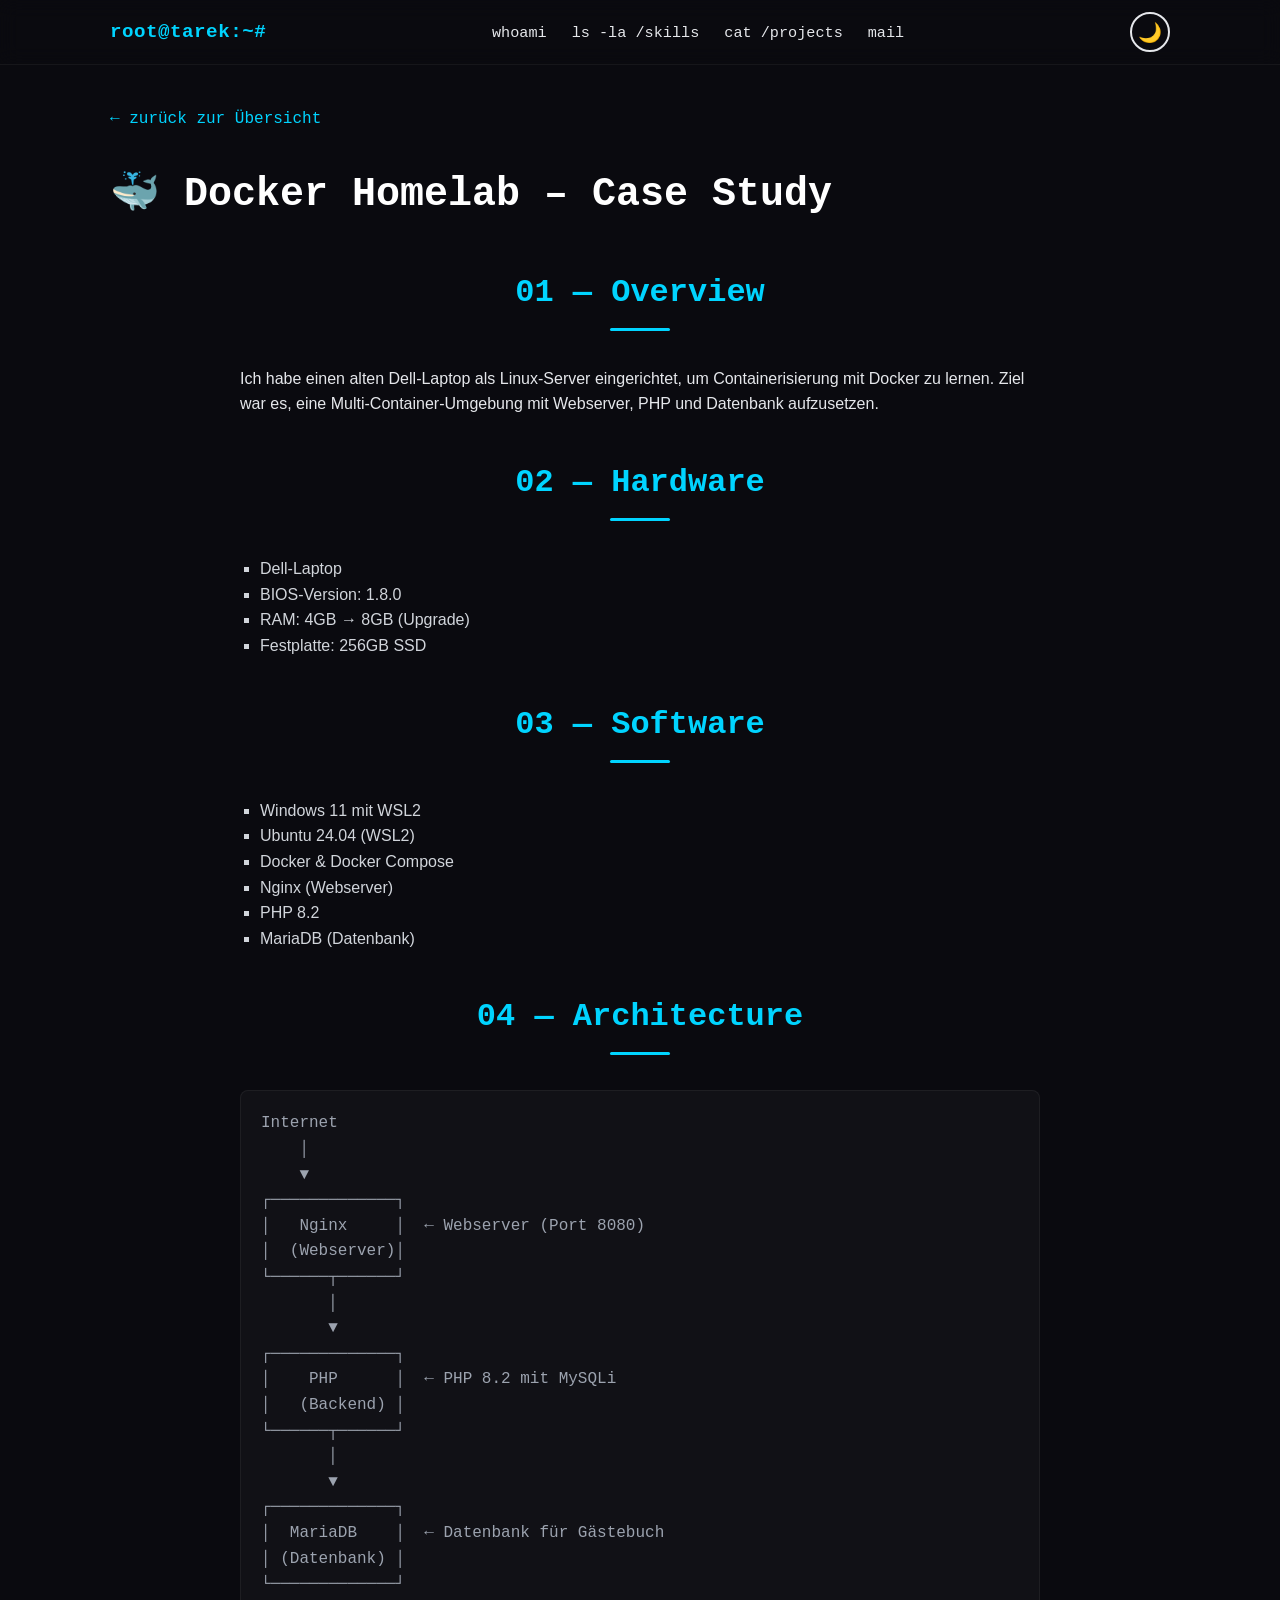
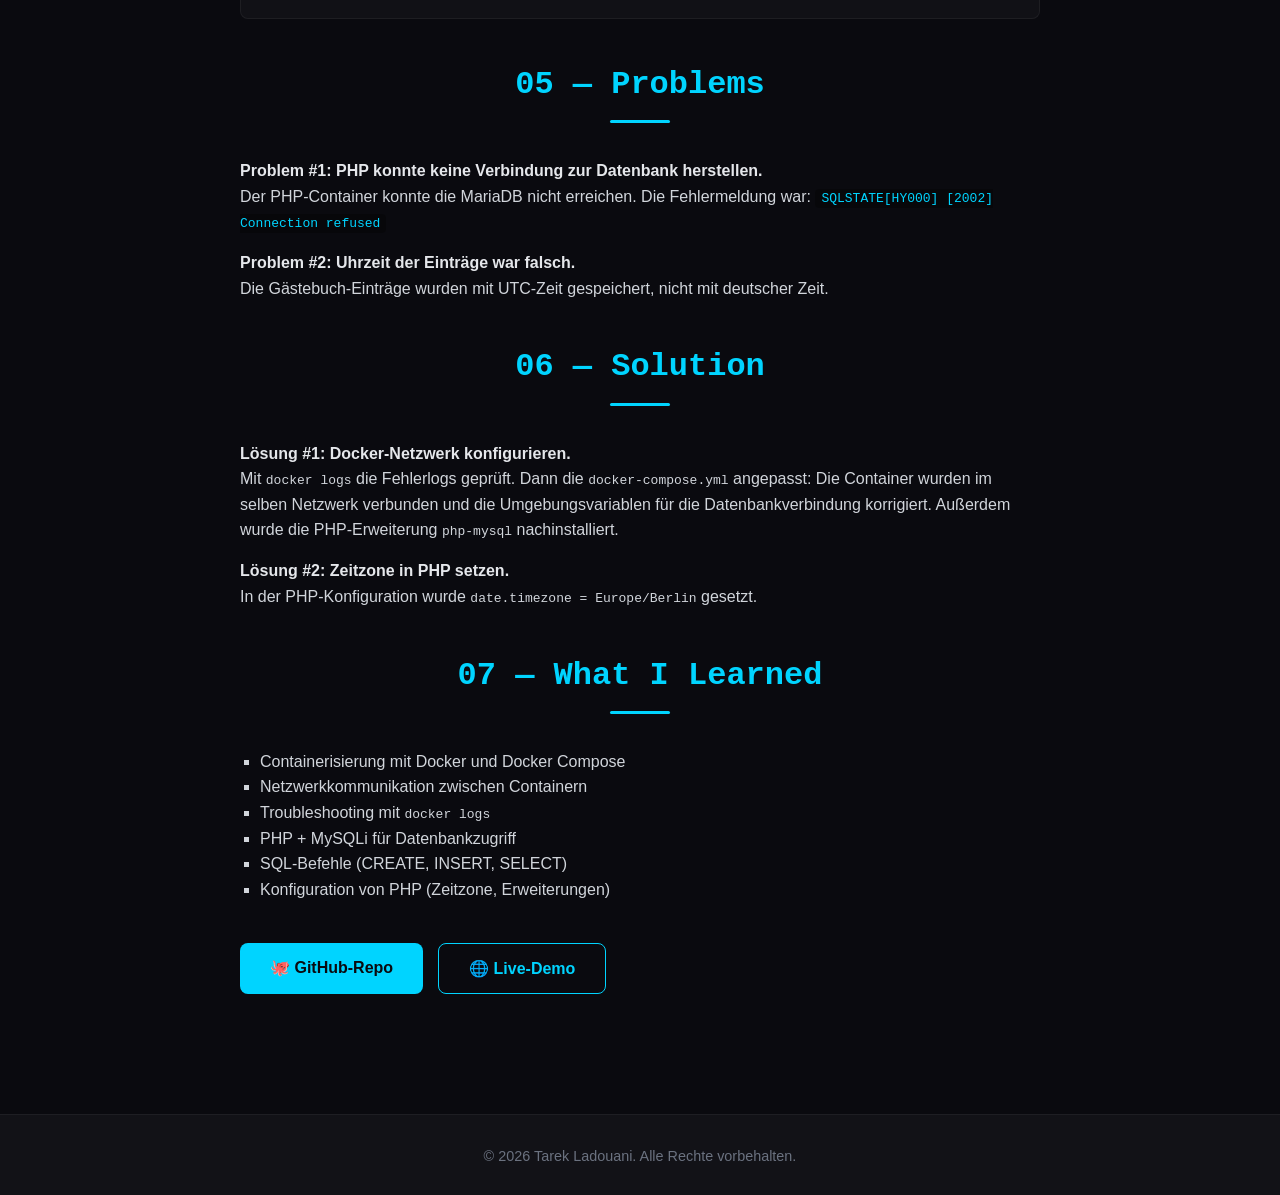
==== projects/docker.html @ acb9af88 "Create docker.html" ====
<!DOCTYPE html>
<html lang="de">
<head>
    <meta charset="UTF-8" />
    <meta name="viewport" content="width=device-width, initial-scale=1.0" />
    <title>Docker Homelab – Tarek Ladouani</title>
    <link rel="stylesheet" href="../style.css" />
</head>
<body>

    <!-- Navigation -->
    <nav>
        <div class="container">
            <h1 class="logo">root@tarek:~#</h1>
            <ul class="nav-links">
                <li><a href="../index.html#about">whoami</a></li>
                <li><a href="../index.html#skills">ls -la /skills</a></li>
                <li><a href="../index.html#projects">cat /projects</a></li>
                <li><a href="../index.html#contact">mail</a></li>
            </ul>
            <button id="theme-toggle" aria-label="Dark Mode umschalten">🌙</button>
        </div>
    </nav>

    <!-- Projekt-Detail -->
    <section style="padding-top:40px;">
        <div class="container">

            <!-- Back-Button -->
            <a href="../index.html#projects" style="color:var(--primary); text-decoration:none; font-family:'JetBrains Mono',monospace;">
                ← zurück zur Übersicht
            </a>

            <h1 style="font-family:'JetBrains Mono',monospace; color:#ffffff; margin-top:30px; font-size:2.5rem;">
                🐳 Docker Homelab – Case Study
            </h1>

            <div style="max-width:800px; margin:0 auto;">

                <!-- 01 – Overview -->
                <h2 style="font-family:'JetBrains Mono',monospace; color:var(--primary); margin-top:40px;">01 — Overview</h2>
                <p>
                    Ich habe einen alten Dell-Laptop als Linux-Server eingerichtet, um Containerisierung mit Docker zu lernen.
                    Ziel war es, eine Multi-Container-Umgebung mit Webserver, PHP und Datenbank aufzusetzen.
                </p>

                <!-- 02 – Hardware -->
                <h2 style="font-family:'JetBrains Mono',monospace; color:var(--primary); margin-top:40px;">02 — Hardware</h2>
                <ul style="color:#d1d5db; list-style:square; padding-left:20px;">
                    <li>Dell-Laptop</li>
                    <li>BIOS-Version: 1.8.0</li>
                    <li>RAM: 4GB → 8GB (Upgrade)</li>
                    <li>Festplatte: 256GB SSD</li>
                </ul>

                <!-- 03 – Software -->
                <h2 style="font-family:'JetBrains Mono',monospace; color:var(--primary); margin-top:40px;">03 — Software</h2>
                <ul style="color:#d1d5db; list-style:square; padding-left:20px;">
                    <li>Windows 11 mit WSL2</li>
                    <li>Ubuntu 24.04 (WSL2)</li>
                    <li>Docker &amp; Docker Compose</li>
                    <li>Nginx (Webserver)</li>
                    <li>PHP 8.2</li>
                    <li>MariaDB (Datenbank)</li>
                </ul>

                <!-- 04 – Architecture -->
                <h2 style="font-family:'JetBrains Mono',monospace; color:var(--primary); margin-top:40px;">04 — Architecture</h2>
                <pre style="background:var(--card-bg); border:1px solid var(--card-border); border-radius:8px; padding:20px; color:#9ca3af; font-family:'JetBrains Mono',monospace; overflow-x:auto;">
Internet
    │
    ▼
┌─────────────┐
│   Nginx     │  ← Webserver (Port 8080)
│  (Webserver)│
└──────┬──────┘
       │
       ▼
┌─────────────┐
│    PHP      │  ← PHP 8.2 mit MySQLi
│   (Backend) │
└──────┬──────┘
       │
       ▼
┌─────────────┐
│  MariaDB    │  ← Datenbank für Gästebuch
│ (Datenbank) │
└─────────────┘</pre>

                <!-- 05 – Problems -->
                <h2 style="font-family:'JetBrains Mono',monospace; color:var(--primary); margin-top:40px;">05 — Problems</h2>
                <p><strong>Problem #1: PHP konnte keine Verbindung zur Datenbank herstellen.</strong></p>
                <p style="color:#d1d5db;">
                    Der PHP-Container konnte die MariaDB nicht erreichen. Die Fehlermeldung war:
                    <code style="background:rgba(0,0,0,0.3); padding:2px 6px; border-radius:4px; color:var(--primary);">
                        SQLSTATE[HY000] [2002] Connection refused
                    </code>
                </p>

                <p style="margin-top:15px;"><strong>Problem #2: Uhrzeit der Einträge war falsch.</strong></p>
                <p style="color:#d1d5db;">
                    Die Gästebuch-Einträge wurden mit UTC-Zeit gespeichert, nicht mit deutscher Zeit.
                </p>

                <!-- 06 – Solution -->
                <h2 style="font-family:'JetBrains Mono',monospace; color:var(--primary); margin-top:40px;">06 — Solution</h2>
                <p><strong>Lösung #1: Docker-Netzwerk konfigurieren.</strong></p>
                <p style="color:#d1d5db;">
                    Mit <code>docker logs</code> die Fehlerlogs geprüft. Dann die <code>docker-compose.yml</code> angepasst:
                    Die Container wurden im selben Netzwerk verbunden und die Umgebungsvariablen für die Datenbankverbindung korrigiert.
                    Außerdem wurde die PHP-Erweiterung <code>php-mysql</code> nachinstalliert.
                </p>

                <p style="margin-top:15px;"><strong>Lösung #2: Zeitzone in PHP setzen.</strong></p>
                <p style="color:#d1d5db;">
                    In der PHP-Konfiguration wurde <code>date.timezone = Europe/Berlin</code> gesetzt.
                </p>

                <!-- 07 – What I Learned -->
                <h2 style="font-family:'JetBrains Mono',monospace; color:var(--primary); margin-top:40px;">07 — What I Learned</h2>
                <ul style="color:#d1d5db; list-style:square; padding-left:20px;">
                    <li>Containerisierung mit Docker und Docker Compose</li>
                    <li>Netzwerkkommunikation zwischen Containern</li>
                    <li>Troubleshooting mit <code>docker logs</code></li>
                    <li>PHP + MySQLi für Datenbankzugriff</li>
                    <li>SQL-Befehle (CREATE, INSERT, SELECT)</li>
                    <li>Konfiguration von PHP (Zeitzone, Erweiterungen)</li>
                </ul>

                <!-- GitHub & Live Demo -->
                <div style="margin:40px 0; display:flex; gap:15px; flex-wrap:wrap;">
                    <a href="#" class="btn" style="background:var(--primary); color:#0a0a0f;">🐙 GitHub-Repo</a>
                    <a href="#" class="btn" style="background:transparent; border:1px solid var(--primary); color:var(--primary);">🌐 Live-Demo</a>
                </div>

            </div>

        </div>
    </section>

    <!-- Footer -->
    <footer>
        <div class="container">
            <p>&copy; 2026 Tarek Ladouani. Alle Rechte vorbehalten.</p>
        </div>
    </footer>

    <script src="../script.js"></script>
</body>
</html>
---- style.css ----
/* ---------- Grundlegendes Reset & Variablen ---------- */
* {
    margin: 0;
    padding: 0;
    box-sizing: border-box;
}

:root {
    --bg: #0a0a0f;
    --text: #e5e7eb;
    --primary: #00d4ff;
    --primary-dark: #0099cc;
    --card-bg: rgba(255,255,255,0.03);
    --card-border: rgba(255,255,255,0.05);
    --shadow: 0 4px 30px rgba(0,0,0,0.3);
}

body {
    font-family: 'Inter', 'Segoe UI', Tahoma, Geneva, Verdana, sans-serif;
    background: var(--bg);
    color: var(--text);
    line-height: 1.6;
    transition: background 0.3s, color 0.3s;
}

.container {
    max-width: 1100px;
    margin: 0 auto;
    padding: 0 20px;
}

/* ---------- Dark Mode (Standard) ---------- */
body.dark {
    --bg: #0a0a0f;
    --text: #e5e7eb;
    --card-bg: rgba(255,255,255,0.03);
    --card-border: rgba(255,255,255,0.05);
}

/* ---------- Schriftarten ---------- */
h1, h2, h3, .logo, .nav-links a, .terminal-line {
    font-family: 'JetBrains Mono', 'Fira Code', monospace;
}

/* ---------- Navigation ---------- */
nav {
    background: rgba(10,10,15,0.8);
    backdrop-filter: blur(10px);
    -webkit-backdrop-filter: blur(10px);
    border-bottom: 1px solid var(--card-border);
    padding: 12px 0;
    position: sticky;
    top: 0;
    z-index: 100;
}

nav .container {
    display: flex;
    justify-content: space-between;
    align-items: center;
    flex-wrap: wrap;
}

.logo {
    font-size: 1.2rem;
    font-weight: bold;
    color: var(--primary);
    letter-spacing: 0.5px;
}

.logo:hover {
    color: #fff;
}

.nav-links {
    list-style: none;
    display: flex;
    gap: 25px;
    flex-wrap: wrap;
}

.nav-links a {
    text-decoration: none;
    color: var(--text);
    font-weight: 500;
    transition: color 0.2s;
    font-size: 0.95rem;
}

.nav-links a:hover {
    color: var(--primary);
}

#theme-toggle {
    background: none;
    border: 2px solid var(--text);
    border-radius: 50%;
    width: 40px;
    height: 40px;
    font-size: 1.2rem;
    cursor: pointer;
    color: var(--text);
    transition: 0.2s;
}

#theme-toggle:hover {
    background: var(--primary);
    color: #0a0a0f;
    border-color: var(--primary);
}

/* ---------- Hero ---------- */
#hero {
    padding: 80px 0 60px;
    text-align: center;
    min-height: 100vh;
    display: flex;
    align-items: center;
}

#hero .container {
    width: 100%;
}

.terminal-line {
    font-family: 'JetBrains Mono', monospace;
    font-size: 1.1rem;
    color: var(--primary);
    margin-bottom: 30px;
    min-height: 30px;
}

#hero h2 {
    font-size: 3.5rem;
    margin-bottom: 10px;
    font-family: 'JetBrains Mono', monospace;
    color: #ffffff;
    letter-spacing: -1px;
}

.subtitle {
    font-size: 1.3rem;
    color: var(--primary);
    margin-bottom: 10px;
    font-weight: 300;
}

.tagline {
    font-size: 1.1rem;
    max-width: 600px;
    margin: 10px auto 25px;
    color: #9ca3af;
}

/* ---------- Status LED ---------- */
.status-led {
    margin: 20px 0 30px;
    font-family: 'JetBrains Mono', monospace;
    font-size: 0.9rem;
    color: #9ca3af;
}

.led {
    display: inline-block;
    width: 10px;
    height: 10px;
    border-radius: 50%;
    margin-right: 6px;
    animation: pulse 2s infinite;
}

.led.green {
    background: #10b981;
    box-shadow: 0 0 10px rgba(16,185,129,0.5);
}

@keyframes pulse {
    0%, 100% { opacity: 1; }
    50% { opacity: 0.5; }
}

/* ---------- Buttons ---------- */
.btn {
    display: inline-block;
    background: var(--primary);
    color: #0a0a0f;
    padding: 12px 30px;
    border-radius: 8px;
    text-decoration: none;
    font-weight: 600;
    transition: background 0.2s, transform 0.2s;
    border: none;
    cursor: pointer;
}

.btn:hover {
    background: var(--primary-dark);
    transform: scale(1.02);
    color: #0a0a0f;
}

.btn-small {
    display: inline-block;
    background: var(--primary);
    color: #0a0a0f;
    padding: 8px 18px;
    border-radius: 6px;
    text-decoration: none;
    font-size: 0.9rem;
    font-weight: 600;
    transition: background 0.2s;
}

.btn-small:hover {
    background: var(--primary-dark);
    color: #0a0a0f;
}

/* ---------- Sektionen ---------- */
section {
    padding: 60px 0;
}

section h2 {
    font-size: 2rem;
    text-align: center;
    margin-bottom: 35px;
    position: relative;
    font-family: 'JetBrains Mono', monospace;
    color: #ffffff;
}

section h2::after {
    content: '';
    display: block;
    width: 60px;
    height: 3px;
    background: var(--primary);
    margin: 10px auto 0;
    border-radius: 2px;
}

/* ---------- Skills als Tags ---------- */
.skills-tags {
    display: flex;
    flex-wrap: wrap;
    justify-content: center;
    gap: 12px;
    max-width: 800px;
    margin: 0 auto;
}

.skill-tag {
    background: var(--card-bg);
    border: 1px solid var(--card-border);
    padding: 10px 20px;
    border-radius: 8px;
    font-size: 0.9rem;
    font-weight: 500;
    transition: all 0.2s;
    cursor: default;
}

.skill-tag:hover {
    border-color: var(--primary);
    color: var(--primary);
    transform: translateY(-2px);
}

/* ---------- Projekte / Homelab ---------- */
.projects-grid {
    display: grid;
    grid-template-columns: repeat(auto-fit, minmax(300px, 1fr));
    gap: 30px;
}

.project-card {
    background: var(--card-bg);
    border: 1px solid var(--card-border);
    padding: 25px;
    border-radius: 8px;
    transition: all 0.3s;
}

.project-card:hover {
    border-color: var(--primary);
    transform: translateY(-5px);
    box-shadow: var(--shadow);
}

.project-icon {
    font-size: 2.5rem;
    margin-bottom: 10px;
}

.project-card h3 {
    color: #ffffff;
    margin-bottom: 8px;
    font-family: 'JetBrains Mono', monospace;
    font-size: 1.1rem;
}

.project-tags {
    display: flex;
    flex-wrap: wrap;
    gap: 8px;
    margin: 10px 0 15px;
}

.tag {
    background: rgba(0,212,255,0.15);
    color: var(--primary);
    padding: 3px 12px;
    border-radius: 4px;
    font-size: 0.75rem;
    font-weight: 600;
    letter-spacing: 0.3px;
    border: 1px solid rgba(0,212,255,0.2);
}

.project-card code {
    background: rgba(0,0,0,0.3);
    padding: 2px 6px;
    border-radius: 4px;
    font-family: 'JetBrains Mono', monospace;
    font-size: 0.85rem;
    color: var(--primary);
}

.project-card p {
    margin-bottom: 8px;
    line-height: 1.5;
    font-size: 0.95rem;
    color: #d1d5db;
}

.project-card strong {
    color: #ffffff;
}

.status {
    display: inline-block;
    padding: 4px 12px;
    border-radius: 4px;
    font-size: 0.8rem;
    font-weight: 600;
}

.status.success {
    background: rgba(16,185,129,0.2);
    color: #10b981;
    border: 1px solid rgba(16,185,129,0.3);
}

.project-links {
    margin-top: 15px;
}

/* ---------- Über mich ---------- */
#about p {
    max-width: 700px;
    margin: 0 auto 15px;
    text-align: center;
    color: #d1d5db;
}

/* ---------- Kontakt ---------- */
#contact {
    text-align: center;
}

.contact-info {
    background: var(--card-bg);
    border: 1px solid var(--card-border);
    padding: 25px;
    border-radius: 8px;
    max-width: 500px;
    margin: 0 auto 25px;
}

.contact-info p {
    margin: 8px 0;
    color: #d1d5db;
}

.contact-info a {
    color: var(--primary);
    text-decoration: none;
    font-weight: 500;
}

.contact-info a:hover {
    text-decoration: underline;
}

#contact .btn {
    margin-top: 5px;
}

/* ---------- Footer ---------- */
footer {
    text-align: center;
    padding: 30px 0;
    background: var(--card-bg);
    border-top: 1px solid var(--card-border);
    margin-top: 20px;
}

footer p {
    color: #6b7280;
    font-size: 0.9rem;
}

/* ---------- Responsive ---------- */
@media (max-width: 700px) {
    nav .container {
        flex-direction: column;
        gap: 12px;
    }

    .nav-links {
        justify-content: center;
        gap: 15px;
    }

    .nav-links a {
        font-size: 0.85rem;
    }

    #hero h2 {
        font-size: 2.2rem;
    }

    .subtitle {
        font-size: 1.1rem;
    }

    .terminal-line {
        font-size: 0.9rem;
    }

    .skills-tags {
        gap: 8px;
    }

    .skill-tag {
        font-size: 0.8rem;
        padding: 6px 14px;
    }

    .projects-grid {
        grid-template-columns: 1fr;
    }
}
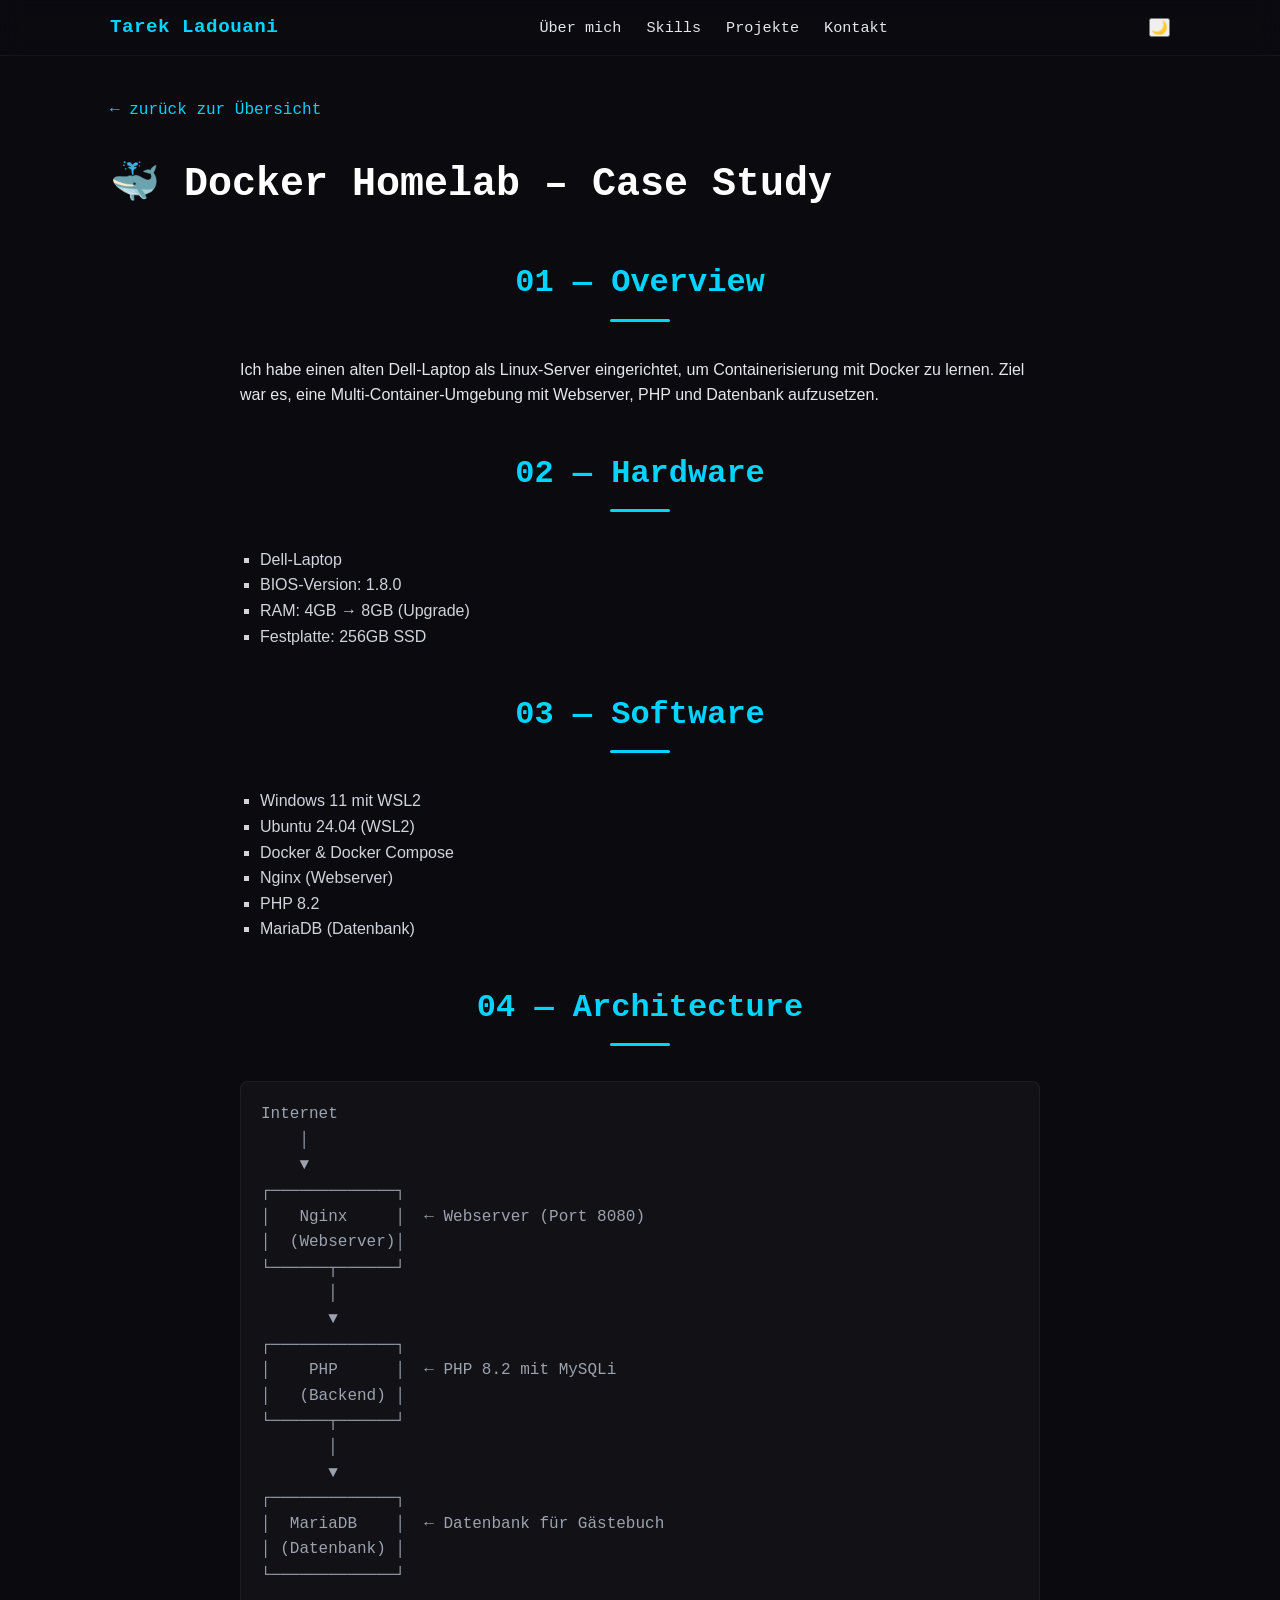
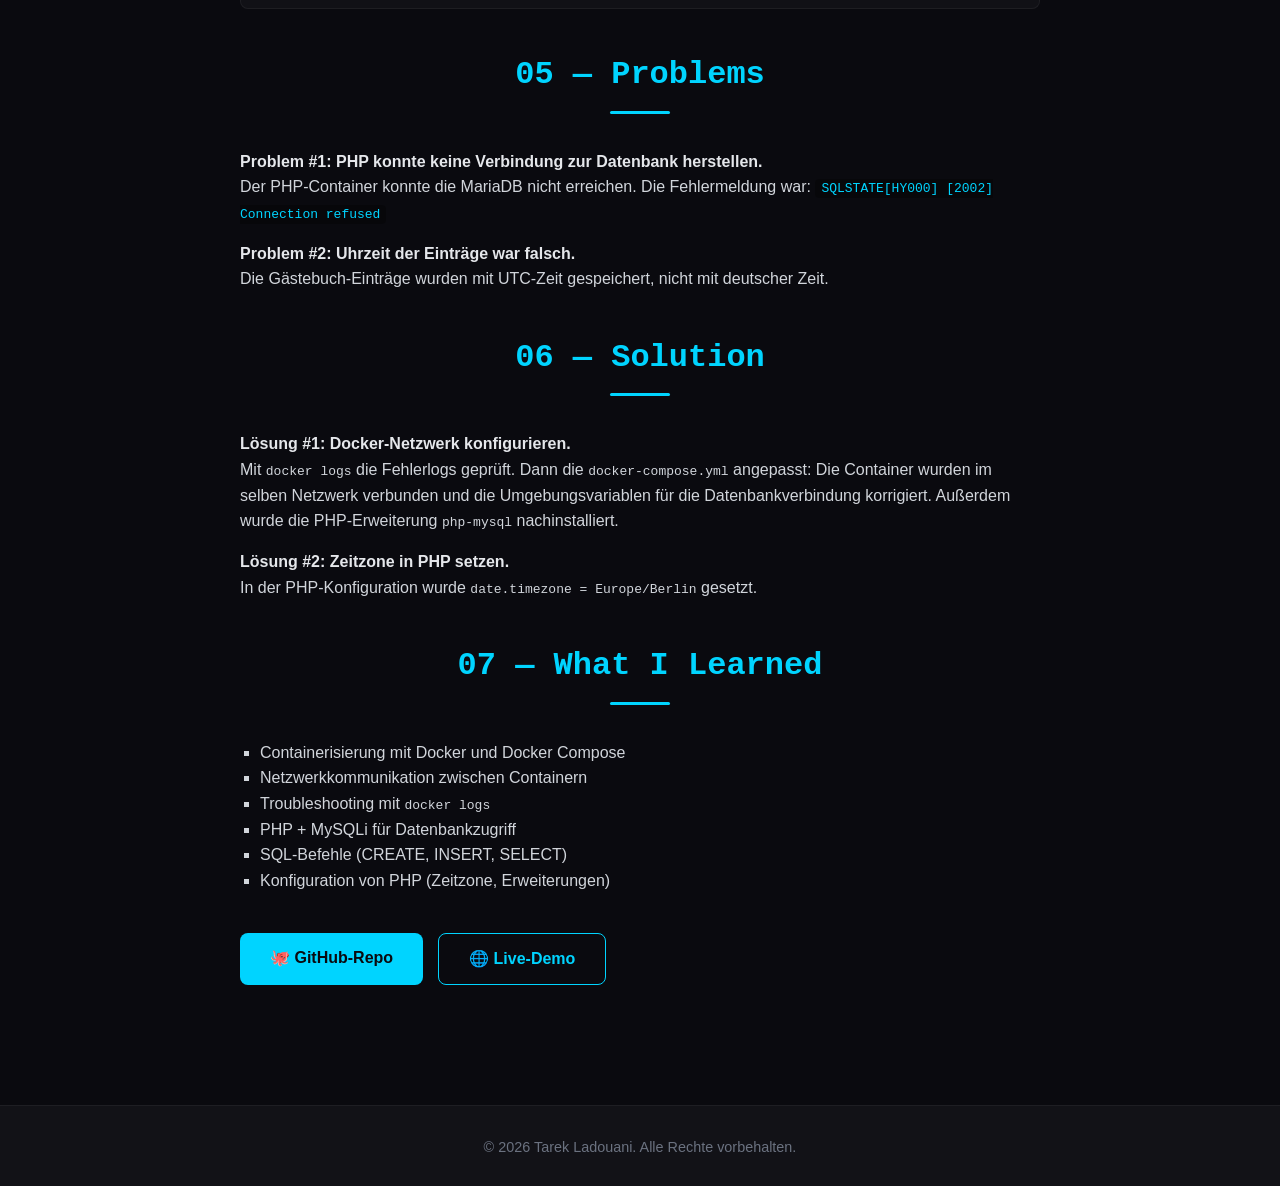
==== commit 174c1522: "Update docker.html" ====
--- a/projects/docker.html
+++ b/projects/docker.html
@@ -11,13 +11,13 @@
     <!-- Navigation -->
     <nav>
         <div class="container">
-            <h1 class="logo">root@tarek:~#</h1>
-            <ul class="nav-links">
-                <li><a href="../index.html#about">whoami</a></li>
-                <li><a href="../index.html#skills">ls -la /skills</a></li>
-                <li><a href="../index.html#projects">cat /projects</a></li>
-                <li><a href="../index.html#contact">mail</a></li>
-            </ul>
+           <h1 class="logo">Tarek Ladouani</h1>
+<ul class="nav-links">
+    <li><a href="../index.html#about">Über mich</a></li>
+    <li><a href="../index.html#skills">Skills</a></li>
+    <li><a href="../index.html#projects">Projekte</a></li>
+    <li><a href="../index.html#contact">Kontakt</a></li>
+</ul>
             <button id="theme-toggle" aria-label="Dark Mode umschalten">🌙</button>
         </div>
     </nav>
--- a/style.css
+++ b/style.css
@@ -20,21 +20,12 @@
     background: var(--bg);
     color: var(--text);
     line-height: 1.6;
-    transition: background 0.3s, color 0.3s;
 }
 
 .container {
     max-width: 1100px;
     margin: 0 auto;
     padding: 0 20px;
-}
-
-/* ---------- Dark Mode (Standard) ---------- */
-body.dark {
-    --bg: #0a0a0f;
-    --text: #e5e7eb;
-    --card-bg: rgba(255,255,255,0.03);
-    --card-border: rgba(255,255,255,0.05);
 }
 
 /* ---------- Schriftarten ---------- */
@@ -89,24 +80,6 @@
 
 .nav-links a:hover {
     color: var(--primary);
-}
-
-#theme-toggle {
-    background: none;
-    border: 2px solid var(--text);
-    border-radius: 50%;
-    width: 40px;
-    height: 40px;
-    font-size: 1.2rem;
-    cursor: pointer;
-    color: var(--text);
-    transition: 0.2s;
-}
-
-#theme-toggle:hover {
-    background: var(--primary);
-    color: #0a0a0f;
-    border-color: var(--primary);
 }
 
 /* ---------- Hero ---------- */
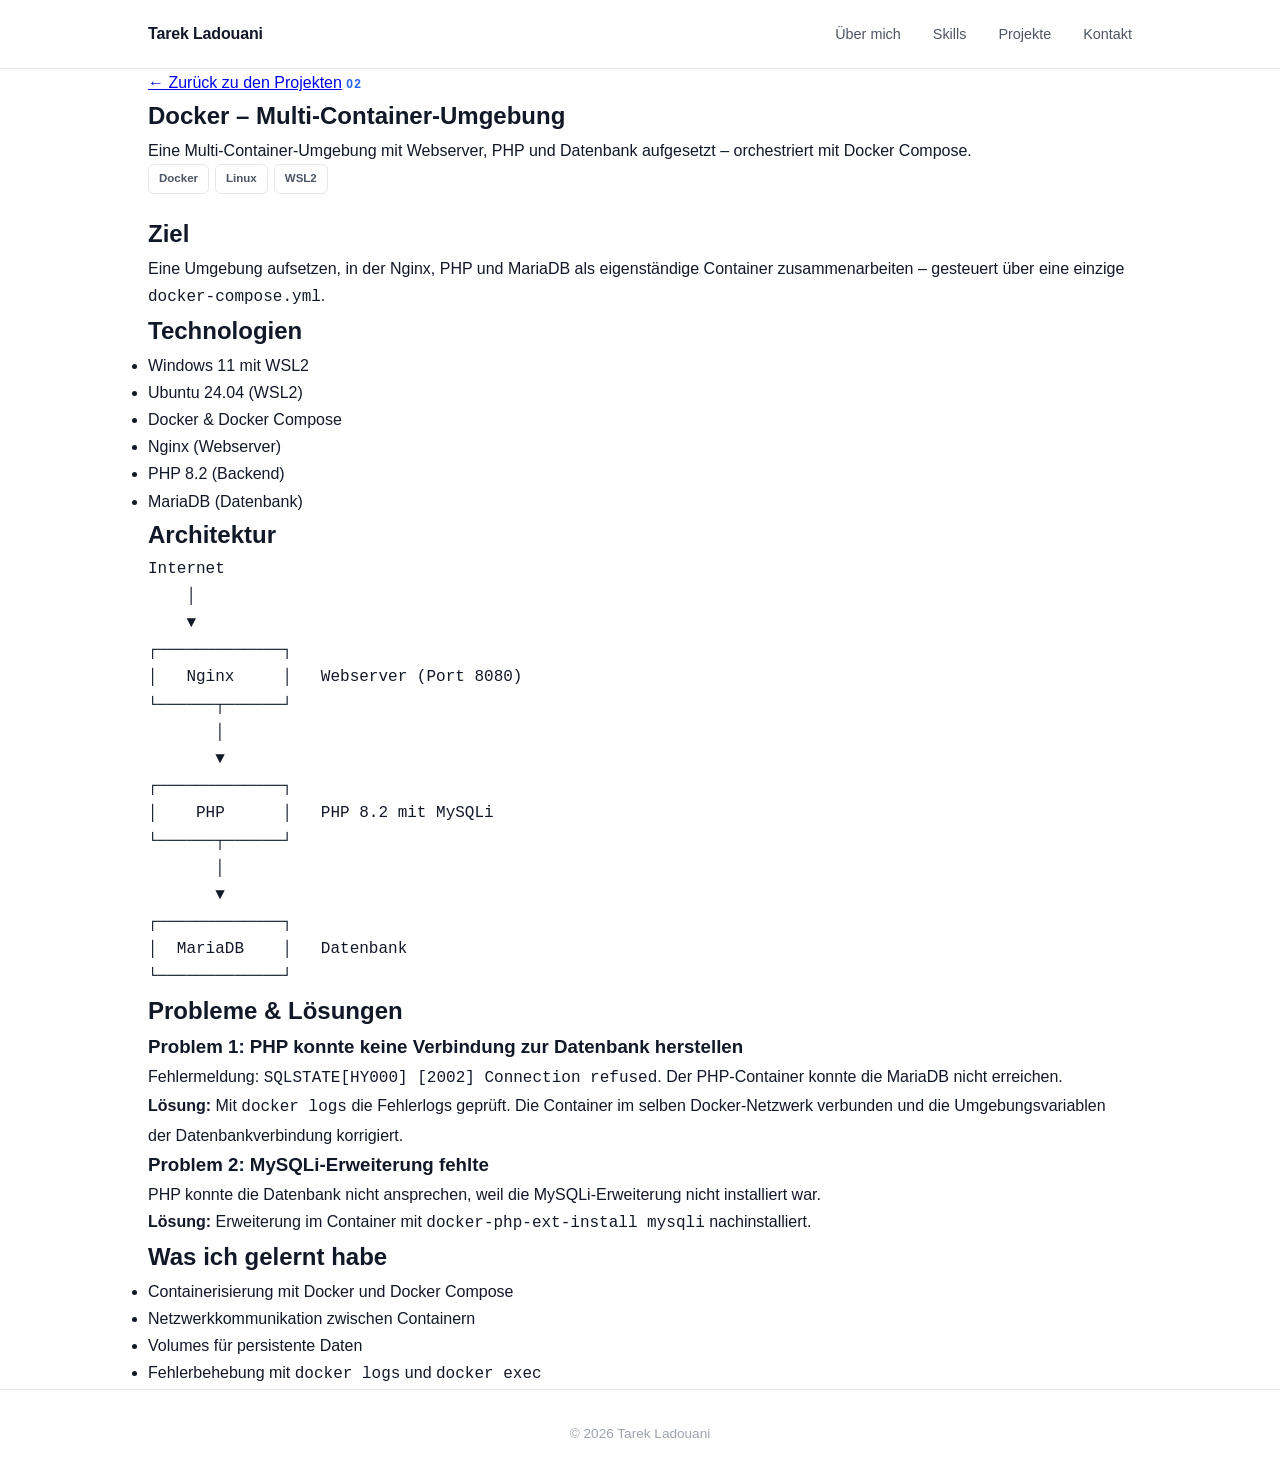
==== commit c4ceeed1: "Update docker.html" ====
--- a/projects/docker.html
+++ b/projects/docker.html
@@ -3,7 +3,7 @@
 <head>
     <meta charset="UTF-8" />
     <meta name="viewport" content="width=device-width, initial-scale=1.0" />
-    <title>Docker Homelab – Tarek Ladouani</title>
+    <title>Docker – Tarek Ladouani</title>
     <link rel="stylesheet" href="../style.css" />
 </head>
 <body>
@@ -11,137 +11,122 @@
     <!-- Navigation -->
     <nav>
         <div class="container">
-           <h1 class="logo">Tarek Ladouani</h1>
-<ul class="nav-links">
-    <li><a href="../index.html#about">Über mich</a></li>
-    <li><a href="../index.html#skills">Skills</a></li>
-    <li><a href="../index.html#projects">Projekte</a></li>
-    <li><a href="../index.html#contact">Kontakt</a></li>
-</ul>
-            <button id="theme-toggle" aria-label="Dark Mode umschalten">🌙</button>
+            <a href="../index.html" class="logo">Tarek Ladouani</a>
+            <ul class="nav-links">
+                <li><a href="../index.html#about">Über mich</a></li>
+                <li><a href="../index.html#skills">Skills</a></li>
+                <li><a href="../index.html#projects">Projekte</a></li>
+                <li><a href="../index.html#contact">Kontakt</a></li>
+            </ul>
         </div>
     </nav>
 
-    <!-- Projekt-Detail -->
-    <section style="padding-top:40px;">
+    <!-- Projekt -->
+    <article class="project-detail">
         <div class="container">
 
-            <!-- Back-Button -->
-            <a href="../index.html#projects" style="color:var(--primary); text-decoration:none; font-family:'JetBrains Mono',monospace;">
-                ← zurück zur Übersicht
-            </a>
+            <a href="../index.html#projects" class="back-link">← Zurück zu den Projekten</a>
 
-            <h1 style="font-family:'JetBrains Mono',monospace; color:#ffffff; margin-top:30px; font-size:2.5rem;">
-                🐳 Docker Homelab – Case Study
-            </h1>
+            <span class="project-number">02</span>
+            <h1>Docker – Multi-Container-Umgebung</h1>
+            <p class="project-lead">
+                Eine Multi-Container-Umgebung mit Webserver, PHP und Datenbank
+                aufgesetzt – orchestriert mit Docker Compose.
+            </p>
 
-            <div style="max-width:800px; margin:0 auto;">
+            <div class="project-tags">
+                <span>Docker</span>
+                <span>Linux</span>
+                <span>WSL2</span>
+            </div>
 
-                <!-- 01 – Overview -->
-                <h2 style="font-family:'JetBrains Mono',monospace; color:var(--primary); margin-top:40px;">01 — Overview</h2>
+            <div class="detail-section">
+                <h2>Ziel</h2>
                 <p>
-                    Ich habe einen alten Dell-Laptop als Linux-Server eingerichtet, um Containerisierung mit Docker zu lernen.
-                    Ziel war es, eine Multi-Container-Umgebung mit Webserver, PHP und Datenbank aufzusetzen.
+                    Eine Umgebung aufsetzen, in der Nginx, PHP und MariaDB als
+                    eigenständige Container zusammenarbeiten – gesteuert über
+                    eine einzige <code>docker-compose.yml</code>.
                 </p>
+            </div>
 
-                <!-- 02 – Hardware -->
-                <h2 style="font-family:'JetBrains Mono',monospace; color:var(--primary); margin-top:40px;">02 — Hardware</h2>
-                <ul style="color:#d1d5db; list-style:square; padding-left:20px;">
-                    <li>Dell-Laptop</li>
-                    <li>BIOS-Version: 1.8.0</li>
-                    <li>RAM: 4GB → 8GB (Upgrade)</li>
-                    <li>Festplatte: 256GB SSD</li>
-                </ul>
-
-                <!-- 03 – Software -->
-                <h2 style="font-family:'JetBrains Mono',monospace; color:var(--primary); margin-top:40px;">03 — Software</h2>
-                <ul style="color:#d1d5db; list-style:square; padding-left:20px;">
+            <div class="detail-section">
+                <h2>Technologien</h2>
+                <ul>
                     <li>Windows 11 mit WSL2</li>
                     <li>Ubuntu 24.04 (WSL2)</li>
                     <li>Docker &amp; Docker Compose</li>
                     <li>Nginx (Webserver)</li>
-                    <li>PHP 8.2</li>
+                    <li>PHP 8.2 (Backend)</li>
                     <li>MariaDB (Datenbank)</li>
                 </ul>
+            </div>
 
-                <!-- 04 – Architecture -->
-                <h2 style="font-family:'JetBrains Mono',monospace; color:var(--primary); margin-top:40px;">04 — Architecture</h2>
-                <pre style="background:var(--card-bg); border:1px solid var(--card-border); border-radius:8px; padding:20px; color:#9ca3af; font-family:'JetBrains Mono',monospace; overflow-x:auto;">
+            <div class="detail-section">
+                <h2>Architektur</h2>
+                <pre class="architecture">
 Internet
     │
     ▼
 ┌─────────────┐
-│   Nginx     │  ← Webserver (Port 8080)
-│  (Webserver)│
+│   Nginx     │   Webserver (Port 8080)
 └──────┬──────┘
        │
        ▼
 ┌─────────────┐
-│    PHP      │  ← PHP 8.2 mit MySQLi
-│   (Backend) │
+│    PHP      │   PHP 8.2 mit MySQLi
 └──────┬──────┘
        │
        ▼
 ┌─────────────┐
-│  MariaDB    │  ← Datenbank für Gästebuch
-│ (Datenbank) │
+│  MariaDB    │   Datenbank
 └─────────────┘</pre>
+            </div>
 
-                <!-- 05 – Problems -->
-                <h2 style="font-family:'JetBrains Mono',monospace; color:var(--primary); margin-top:40px;">05 — Problems</h2>
-                <p><strong>Problem #1: PHP konnte keine Verbindung zur Datenbank herstellen.</strong></p>
-                <p style="color:#d1d5db;">
-                    Der PHP-Container konnte die MariaDB nicht erreichen. Die Fehlermeldung war:
-                    <code style="background:rgba(0,0,0,0.3); padding:2px 6px; border-radius:4px; color:var(--primary);">
-                        SQLSTATE[HY000] [2002] Connection refused
-                    </code>
-                </p>
+            <div class="detail-section">
+                <h2>Probleme & Lösungen</h2>
 
-                <p style="margin-top:15px;"><strong>Problem #2: Uhrzeit der Einträge war falsch.</strong></p>
-                <p style="color:#d1d5db;">
-                    Die Gästebuch-Einträge wurden mit UTC-Zeit gespeichert, nicht mit deutscher Zeit.
-                </p>
+                <div class="problem-block">
+                    <h3>Problem 1: PHP konnte keine Verbindung zur Datenbank herstellen</h3>
+                    <p>
+                        Fehlermeldung: <code>SQLSTATE[HY000] [2002] Connection refused</code>.
+                        Der PHP-Container konnte die MariaDB nicht erreichen.
+                    </p>
+                    <p>
+                        <strong>Lösung:</strong> Mit <code>docker logs</code> die Fehlerlogs
+                        geprüft. Die Container im selben Docker-Netzwerk verbunden und die
+                        Umgebungsvariablen der Datenbankverbindung korrigiert.
+                    </p>
+                </div>
 
-                <!-- 06 – Solution -->
-                <h2 style="font-family:'JetBrains Mono',monospace; color:var(--primary); margin-top:40px;">06 — Solution</h2>
-                <p><strong>Lösung #1: Docker-Netzwerk konfigurieren.</strong></p>
-                <p style="color:#d1d5db;">
-                    Mit <code>docker logs</code> die Fehlerlogs geprüft. Dann die <code>docker-compose.yml</code> angepasst:
-                    Die Container wurden im selben Netzwerk verbunden und die Umgebungsvariablen für die Datenbankverbindung korrigiert.
-                    Außerdem wurde die PHP-Erweiterung <code>php-mysql</code> nachinstalliert.
-                </p>
+                <div class="problem-block">
+                    <h3>Problem 2: MySQLi-Erweiterung fehlte</h3>
+                    <p>
+                        PHP konnte die Datenbank nicht ansprechen, weil die MySQLi-Erweiterung
+                        nicht installiert war.
+                    </p>
+                    <p>
+                        <strong>Lösung:</strong> Erweiterung im Container mit
+                        <code>docker-php-ext-install mysqli</code> nachinstalliert.
+                    </p>
+                </div>
+            </div>
 
-                <p style="margin-top:15px;"><strong>Lösung #2: Zeitzone in PHP setzen.</strong></p>
-                <p style="color:#d1d5db;">
-                    In der PHP-Konfiguration wurde <code>date.timezone = Europe/Berlin</code> gesetzt.
-                </p>
-
-                <!-- 07 – What I Learned -->
-                <h2 style="font-family:'JetBrains Mono',monospace; color:var(--primary); margin-top:40px;">07 — What I Learned</h2>
-                <ul style="color:#d1d5db; list-style:square; padding-left:20px;">
+            <div class="detail-section">
+                <h2>Was ich gelernt habe</h2>
+                <ul>
                     <li>Containerisierung mit Docker und Docker Compose</li>
                     <li>Netzwerkkommunikation zwischen Containern</li>
-                    <li>Troubleshooting mit <code>docker logs</code></li>
-                    <li>PHP + MySQLi für Datenbankzugriff</li>
-                    <li>SQL-Befehle (CREATE, INSERT, SELECT)</li>
-                    <li>Konfiguration von PHP (Zeitzone, Erweiterungen)</li>
+                    <li>Volumes für persistente Daten</li>
+                    <li>Fehlerbehebung mit <code>docker logs</code> und <code>docker exec</code></li>
                 </ul>
-
-                <!-- GitHub & Live Demo -->
-                <div style="margin:40px 0; display:flex; gap:15px; flex-wrap:wrap;">
-                    <a href="#" class="btn" style="background:var(--primary); color:#0a0a0f;">🐙 GitHub-Repo</a>
-                    <a href="#" class="btn" style="background:transparent; border:1px solid var(--primary); color:var(--primary);">🌐 Live-Demo</a>
-                </div>
-
             </div>
 
         </div>
-    </section>
+    </article>
 
-    <!-- Footer -->
     <footer>
         <div class="container">
-            <p>&copy; 2026 Tarek Ladouani. Alle Rechte vorbehalten.</p>
+            <p>© 2026 Tarek Ladouani</p>
         </div>
     </footer>
 
--- a/style.css
+++ b/style.css
@@ -1,47 +1,53 @@
-/* ---------- Grundlegendes Reset & Variablen ---------- */
+/* ---------- Reset ---------- */
 * {
     margin: 0;
     padding: 0;
     box-sizing: border-box;
 }
 
+/* ---------- Variablen ---------- */
 :root {
-    --bg: #0a0a0f;
-    --text: #e5e7eb;
-    --primary: #00d4ff;
-    --primary-dark: #0099cc;
-    --card-bg: rgba(255,255,255,0.03);
-    --card-border: rgba(255,255,255,0.05);
-    --shadow: 0 4px 30px rgba(0,0,0,0.3);
+    --bg: #ffffff;
+    --bg-soft: #f7f8fa;
+    --text: #111827;
+    --text-soft: #4b5563;
+    --text-muted: #9ca3af;
+    --accent: #2563eb;
+    --accent-dark: #1d4ed8;
+    --accent-soft: #eff6ff;
+    --border: #e5e7eb;
+    --radius: 12px;
+    --shadow-sm: 0 1px 3px rgba(0,0,0,0.04);
+    --shadow-md: 0 4px 12px rgba(0,0,0,0.06);
+}
+
+html {
+    scroll-behavior: smooth;
 }
 
 body {
-    font-family: 'Inter', 'Segoe UI', Tahoma, Geneva, Verdana, sans-serif;
+    font-family: 'Inter', -apple-system, BlinkMacSystemFont, 'Segoe UI', sans-serif;
     background: var(--bg);
     color: var(--text);
-    line-height: 1.6;
+    line-height: 1.7;
+    -webkit-font-smoothing: antialiased;
+    font-size: 16px;
 }
 
 .container {
-    max-width: 1100px;
+    max-width: 1040px;
     margin: 0 auto;
-    padding: 0 20px;
-}
-
-/* ---------- Schriftarten ---------- */
-h1, h2, h3, .logo, .nav-links a, .terminal-line {
-    font-family: 'JetBrains Mono', 'Fira Code', monospace;
+    padding: 0 28px;
 }
 
 /* ---------- Navigation ---------- */
 nav {
-    background: rgba(10,10,15,0.8);
-    backdrop-filter: blur(10px);
-    -webkit-backdrop-filter: blur(10px);
-    border-bottom: 1px solid var(--card-border);
-    padding: 12px 0;
     position: sticky;
     top: 0;
+    background: rgba(255,255,255,0.9);
+    backdrop-filter: blur(12px);
+    -webkit-backdrop-filter: blur(12px);
+    border-bottom: 1px solid var(--border);
     z-index: 100;
 }
 
@@ -49,379 +55,365 @@
     display: flex;
     justify-content: space-between;
     align-items: center;
-    flex-wrap: wrap;
+    height: 68px;
 }
 
 .logo {
-    font-size: 1.2rem;
-    font-weight: bold;
-    color: var(--primary);
-    letter-spacing: 0.5px;
-}
-
-.logo:hover {
-    color: #fff;
+    font-size: 1rem;
+    font-weight: 700;
+    color: var(--text);
+    text-decoration: none;
+    letter-spacing: -0.01em;
 }
 
 .nav-links {
     list-style: none;
     display: flex;
-    gap: 25px;
-    flex-wrap: wrap;
+    gap: 32px;
 }
 
 .nav-links a {
     text-decoration: none;
-    color: var(--text);
+    color: var(--text-soft);
+    font-size: 0.9rem;
     font-weight: 500;
-    transition: color 0.2s;
-    font-size: 0.95rem;
+    transition: color 0.15s;
 }
 
 .nav-links a:hover {
-    color: var(--primary);
+    color: var(--accent);
 }
 
 /* ---------- Hero ---------- */
 #hero {
-    padding: 80px 0 60px;
-    text-align: center;
-    min-height: 100vh;
-    display: flex;
-    align-items: center;
-}
-
-#hero .container {
-    width: 100%;
-}
-
-.terminal-line {
-    font-family: 'JetBrains Mono', monospace;
-    font-size: 1.1rem;
-    color: var(--primary);
-    margin-bottom: 30px;
-    min-height: 30px;
-}
-
-#hero h2 {
+    padding: 120px 0 100px;
+}
+
+.eyebrow {
+    display: inline-block;
+    font-size: 0.8rem;
+    font-weight: 600;
+    color: var(--accent);
+    background: var(--accent-soft);
+    padding: 6px 14px;
+    border-radius: 100px;
+    margin-bottom: 28px;
+    letter-spacing: 0.02em;
+}
+
+#hero h1 {
     font-size: 3.5rem;
-    margin-bottom: 10px;
-    font-family: 'JetBrains Mono', monospace;
-    color: #ffffff;
-    letter-spacing: -1px;
-}
-
-.subtitle {
-    font-size: 1.3rem;
-    color: var(--primary);
-    margin-bottom: 10px;
-    font-weight: 300;
-}
-
-.tagline {
-    font-size: 1.1rem;
-    max-width: 600px;
-    margin: 10px auto 25px;
-    color: #9ca3af;
-}
-
-/* ---------- Status LED ---------- */
-.status-led {
-    margin: 20px 0 30px;
-    font-family: 'JetBrains Mono', monospace;
-    font-size: 0.9rem;
-    color: #9ca3af;
-}
-
-.led {
-    display: inline-block;
-    width: 10px;
-    height: 10px;
-    border-radius: 50%;
-    margin-right: 6px;
-    animation: pulse 2s infinite;
-}
-
-.led.green {
-    background: #10b981;
-    box-shadow: 0 0 10px rgba(16,185,129,0.5);
-}
-
-@keyframes pulse {
-    0%, 100% { opacity: 1; }
-    50% { opacity: 0.5; }
+    font-weight: 800;
+    line-height: 1.05;
+    letter-spacing: -0.04em;
+    margin-bottom: 20px;
+    color: var(--text);
+}
+
+.role {
+    font-size: 1.25rem;
+    color: var(--text-soft);
+    font-weight: 500;
+    margin-bottom: 24px;
+}
+
+.intro {
+    font-size: 1.05rem;
+    color: var(--text-soft);
+    max-width: 560px;
+    margin-bottom: 40px;
+    line-height: 1.7;
+}
+
+.hero-actions {
+    display: flex;
+    gap: 12px;
+    flex-wrap: wrap;
 }
 
 /* ---------- Buttons ---------- */
 .btn {
     display: inline-block;
-    background: var(--primary);
-    color: #0a0a0f;
-    padding: 12px 30px;
+    padding: 13px 26px;
     border-radius: 8px;
     text-decoration: none;
-    font-weight: 600;
-    transition: background 0.2s, transform 0.2s;
+    font-size: 0.92rem;
+    font-weight: 600;
+    transition: all 0.15s;
+    cursor: pointer;
     border: none;
-    cursor: pointer;
-}
-
-.btn:hover {
-    background: var(--primary-dark);
-    transform: scale(1.02);
-    color: #0a0a0f;
-}
-
-.btn-small {
-    display: inline-block;
-    background: var(--primary);
-    color: #0a0a0f;
-    padding: 8px 18px;
-    border-radius: 6px;
-    text-decoration: none;
-    font-size: 0.9rem;
-    font-weight: 600;
-    transition: background 0.2s;
-}
-
-.btn-small:hover {
-    background: var(--primary-dark);
-    color: #0a0a0f;
+}
+
+.btn-primary {
+    background: var(--accent);
+    color: #fff;
+}
+
+.btn-primary:hover {
+    background: var(--accent-dark);
+    transform: translateY(-1px);
+    box-shadow: var(--shadow-md);
+}
+
+.btn-secondary {
+    background: #fff;
+    color: var(--text);
+    border: 1px solid var(--border);
+}
+
+.btn-secondary:hover {
+    border-color: var(--text);
 }
 
 /* ---------- Sektionen ---------- */
 section {
-    padding: 60px 0;
+    padding: 96px 0;
+    border-top: 1px solid var(--border);
 }
 
 section h2 {
-    font-size: 2rem;
-    text-align: center;
-    margin-bottom: 35px;
-    position: relative;
-    font-family: 'JetBrains Mono', monospace;
-    color: #ffffff;
-}
-
-section h2::after {
-    content: '';
-    display: block;
-    width: 60px;
-    height: 3px;
-    background: var(--primary);
-    margin: 10px auto 0;
-    border-radius: 2px;
-}
-
-/* ---------- Skills als Tags ---------- */
-.skills-tags {
-    display: flex;
-    flex-wrap: wrap;
-    justify-content: center;
-    gap: 12px;
-    max-width: 800px;
-    margin: 0 auto;
-}
-
-.skill-tag {
-    background: var(--card-bg);
-    border: 1px solid var(--card-border);
-    padding: 10px 20px;
-    border-radius: 8px;
-    font-size: 0.9rem;
+    font-size: 1.75rem;
+    font-weight: 700;
+    letter-spacing: -0.03em;
+    margin-bottom: 48px;
+    color: var(--text);
+}
+
+/* ---------- Über mich ---------- */
+.about-content {
+    max-width: 680px;
+}
+
+.about-content p {
+    font-size: 1rem;
+    color: var(--text-soft);
+    margin-bottom: 20px;
+    line-height: 1.85;
+}
+
+.about-content strong {
+    color: var(--text);
+    font-weight: 600;
+}
+
+/* ---------- Skills ---------- */
+.skills-grid {
+    display: grid;
+    grid-template-columns: repeat(auto-fit, minmax(280px, 1fr));
+    gap: 0;
+    border: 1px solid var(--border);
+    border-radius: var(--radius);
+    overflow: hidden;
+    background: var(--border);
+}
+
+.skill-card {
+    background: var(--bg);
+    padding: 28px 32px;
+}
+
+.skill-card h3 {
+    font-size: 0.78rem;
+    font-weight: 600;
+    color: var(--text-muted);
+    text-transform: uppercase;
+    letter-spacing: 0.1em;
+    margin-bottom: 8px;
+}
+
+.skill-card p {
+    font-size: 0.98rem;
+    color: var(--text);
     font-weight: 500;
-    transition: all 0.2s;
-    cursor: default;
-}
-
-.skill-tag:hover {
-    border-color: var(--primary);
-    color: var(--primary);
-    transform: translateY(-2px);
-}
-
-/* ---------- Projekte / Homelab ---------- */
+    line-height: 1.5;
+    margin: 0;
+}
+
+/* ---------- Projekte ---------- */
 .projects-grid {
     display: grid;
     grid-template-columns: repeat(auto-fit, minmax(300px, 1fr));
-    gap: 30px;
+    gap: 24px;
 }
 
 .project-card {
-    background: var(--card-bg);
-    border: 1px solid var(--card-border);
-    padding: 25px;
-    border-radius: 8px;
-    transition: all 0.3s;
+    background: var(--bg-soft);
+    border: 1px solid var(--border);
+    border-radius: var(--radius);
+    padding: 32px;
+    display: flex;
+    flex-direction: column;
+    transition: all 0.2s;
 }
 
 .project-card:hover {
-    border-color: var(--primary);
-    transform: translateY(-5px);
-    box-shadow: var(--shadow);
-}
-
-.project-icon {
-    font-size: 2.5rem;
-    margin-bottom: 10px;
+    background: #fff;
+    border-color: var(--accent);
+    box-shadow: var(--shadow-md);
+    transform: translateY(-2px);
+}
+
+.project-number {
+    font-size: 0.75rem;
+    font-weight: 700;
+    color: var(--accent);
+    letter-spacing: 0.1em;
+    margin-bottom: 16px;
 }
 
 .project-card h3 {
-    color: #ffffff;
-    margin-bottom: 8px;
-    font-family: 'JetBrains Mono', monospace;
     font-size: 1.1rem;
+    font-weight: 700;
+    letter-spacing: -0.01em;
+    margin-bottom: 12px;
+    color: var(--text);
+    line-height: 1.4;
+}
+
+.project-card p {
+    font-size: 0.92rem;
+    color: var(--text-soft);
+    line-height: 1.65;
+    margin-bottom: 20px;
+    flex-grow: 1;
 }
 
 .project-tags {
     display: flex;
     flex-wrap: wrap;
-    gap: 8px;
-    margin: 10px 0 15px;
-}
-
-.tag {
-    background: rgba(0,212,255,0.15);
-    color: var(--primary);
-    padding: 3px 12px;
-    border-radius: 4px;
+    gap: 6px;
+    margin-bottom: 20px;
+}
+
+.project-tags span {
+    font-size: 0.72rem;
+    font-weight: 600;
+    color: var(--text-soft);
+    background: #fff;
+    border: 1px solid var(--border);
+    padding: 4px 10px;
+    border-radius: 6px;
+}
+
+.project-card:hover .project-tags span {
+    background: var(--bg-soft);
+}
+
+.link-arrow {
+    font-size: 0.88rem;
+    font-weight: 600;
+    color: var(--accent);
+    text-decoration: none;
+    transition: gap 0.15s;
+}
+
+.link-arrow:hover {
+    color: var(--accent-dark);
+}
+
+/* ---------- Kontakt ---------- */
+.contact-intro {
+    font-size: 1rem;
+    color: var(--text-soft);
+    margin-bottom: 40px;
+    max-width: 560px;
+}
+
+.contact-grid {
+    display: grid;
+    grid-template-columns: repeat(auto-fit, minmax(240px, 1fr));
+    gap: 32px;
+}
+
+.contact-item {
+    display: flex;
+    flex-direction: column;
+    gap: 6px;
+}
+
+.contact-label {
     font-size: 0.75rem;
     font-weight: 600;
-    letter-spacing: 0.3px;
-    border: 1px solid rgba(0,212,255,0.2);
-}
-
-.project-card code {
-    background: rgba(0,0,0,0.3);
-    padding: 2px 6px;
-    border-radius: 4px;
-    font-family: 'JetBrains Mono', monospace;
-    font-size: 0.85rem;
-    color: var(--primary);
-}
-
-.project-card p {
-    margin-bottom: 8px;
-    line-height: 1.5;
-    font-size: 0.95rem;
-    color: #d1d5db;
-}
-
-.project-card strong {
-    color: #ffffff;
-}
-
-.status {
-    display: inline-block;
-    padding: 4px 12px;
-    border-radius: 4px;
-    font-size: 0.8rem;
-    font-weight: 600;
-}
-
-.status.success {
-    background: rgba(16,185,129,0.2);
-    color: #10b981;
-    border: 1px solid rgba(16,185,129,0.3);
-}
-
-.project-links {
-    margin-top: 15px;
-}
-
-/* ---------- Über mich ---------- */
-#about p {
-    max-width: 700px;
-    margin: 0 auto 15px;
-    text-align: center;
-    color: #d1d5db;
-}
-
-/* ---------- Kontakt ---------- */
-#contact {
-    text-align: center;
-}
-
-.contact-info {
-    background: var(--card-bg);
-    border: 1px solid var(--card-border);
-    padding: 25px;
-    border-radius: 8px;
-    max-width: 500px;
-    margin: 0 auto 25px;
-}
-
-.contact-info p {
-    margin: 8px 0;
-    color: #d1d5db;
-}
-
-.contact-info a {
-    color: var(--primary);
+    color: var(--text-muted);
+    text-transform: uppercase;
+    letter-spacing: 0.1em;
+}
+
+.contact-item a,
+.contact-item p {
+    font-size: 0.98rem;
+    color: var(--text);
     text-decoration: none;
     font-weight: 500;
 }
 
-.contact-info a:hover {
-    text-decoration: underline;
-}
-
-#contact .btn {
-    margin-top: 5px;
+.contact-item a:hover {
+    color: var(--accent);
 }
 
 /* ---------- Footer ---------- */
 footer {
+    border-top: 1px solid var(--border);
+    padding: 32px 0;
+}
+
+footer p {
+    font-size: 0.85rem;
+    color: var(--text-muted);
     text-align: center;
-    padding: 30px 0;
-    background: var(--card-bg);
-    border-top: 1px solid var(--card-border);
-    margin-top: 20px;
-}
-
-footer p {
-    color: #6b7280;
-    font-size: 0.9rem;
 }
 
 /* ---------- Responsive ---------- */
-@media (max-width: 700px) {
+@media (max-width: 720px) {
+    .container {
+        padding: 0 20px;
+    }
+
     nav .container {
+        height: auto;
+        padding: 16px 0;
         flex-direction: column;
-        gap: 12px;
+        gap: 14px;
     }
 
     .nav-links {
-        justify-content: center;
-        gap: 15px;
+        gap: 20px;
     }
 
     .nav-links a {
         font-size: 0.85rem;
     }
 
-    #hero h2 {
-        font-size: 2.2rem;
-    }
-
-    .subtitle {
-        font-size: 1.1rem;
-    }
-
-    .terminal-line {
-        font-size: 0.9rem;
-    }
-
-    .skills-tags {
-        gap: 8px;
-    }
-
-    .skill-tag {
-        font-size: 0.8rem;
-        padding: 6px 14px;
-    }
-
-    .projects-grid {
-        grid-template-columns: 1fr;
-    }
-}
+    #hero {
+        padding: 70px 0 60px;
+    }
+
+    #hero h1 {
+        font-size: 2.4rem;
+    }
+
+    .role {
+        font-size: 1.05rem;
+    }
+
+    .intro {
+        font-size: 0.98rem;
+    }
+
+    section {
+        padding: 64px 0;
+    }
+
+    section h2 {
+        font-size: 1.4rem;
+        margin-bottom: 32px;
+    }
+
+    .skill-card {
+        padding: 22px 24px;
+    }
+
+    .project-card {
+        padding: 24px;
+    }
+}
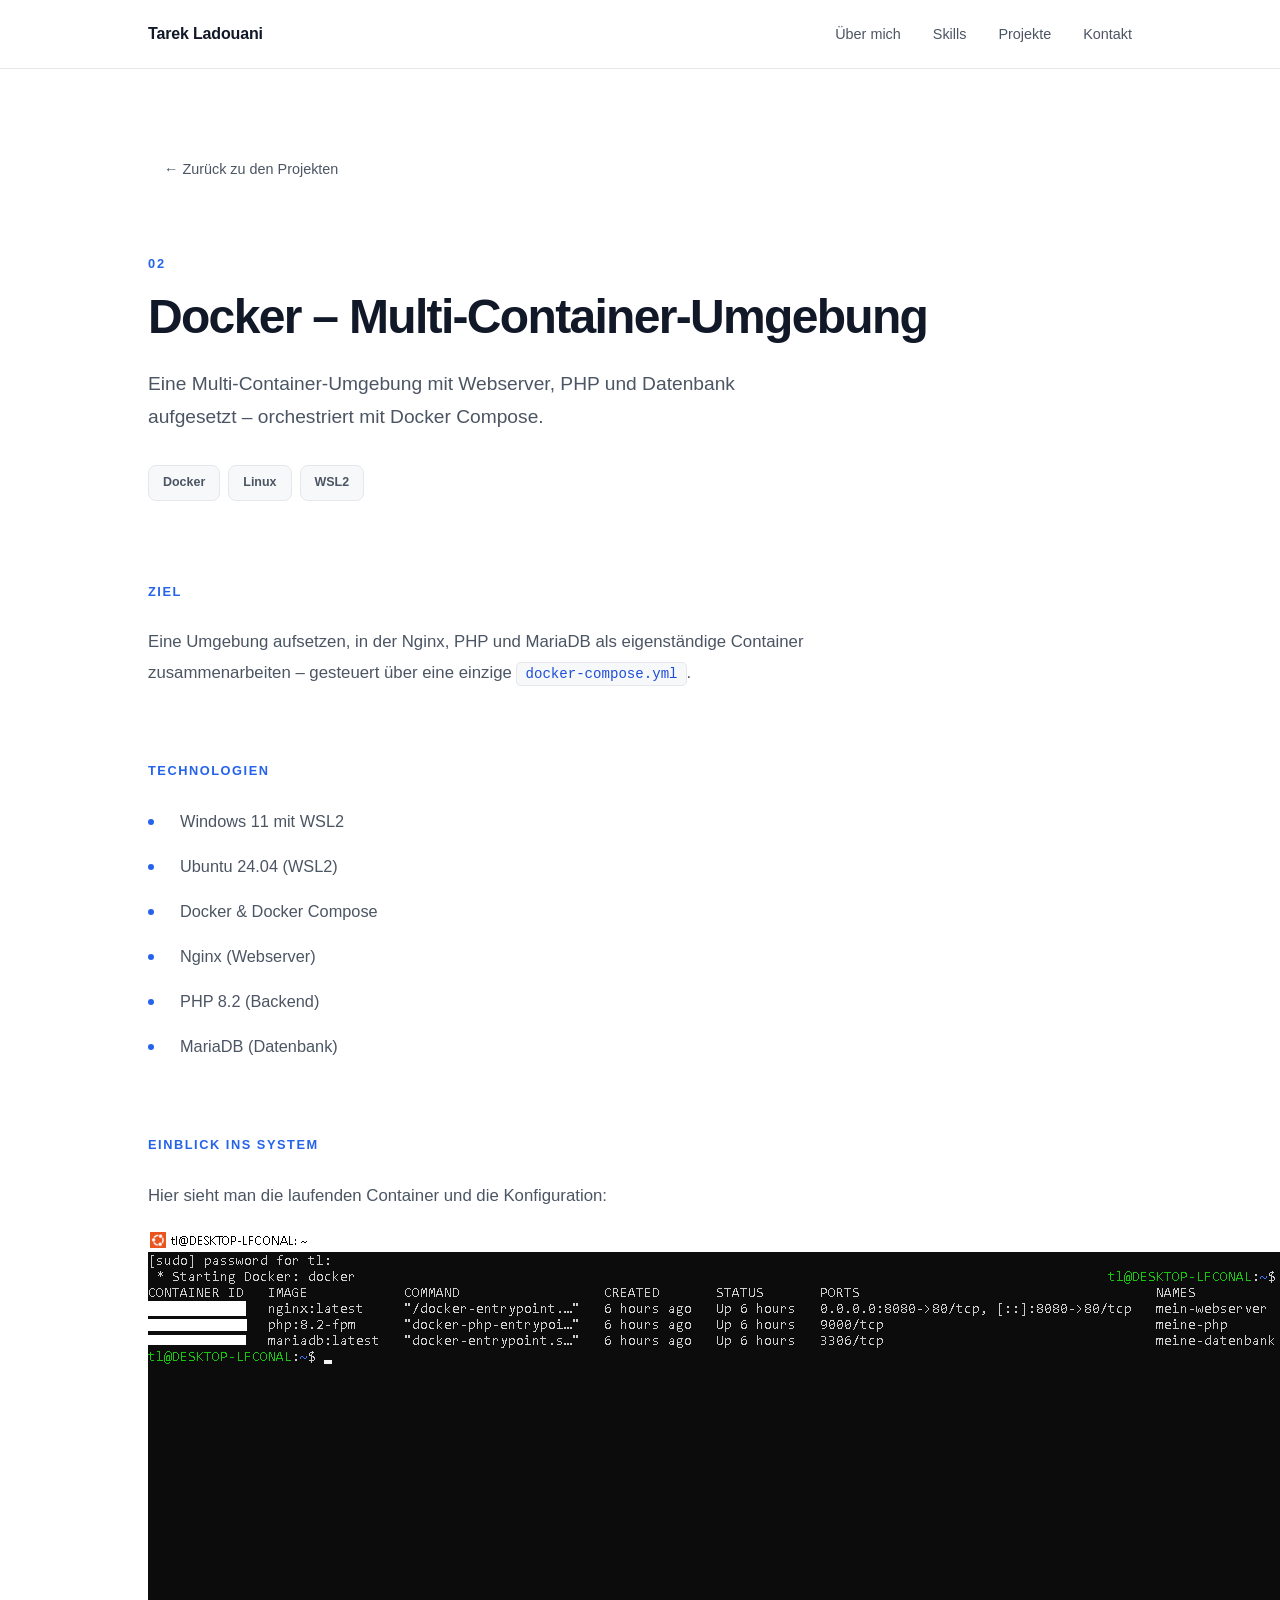
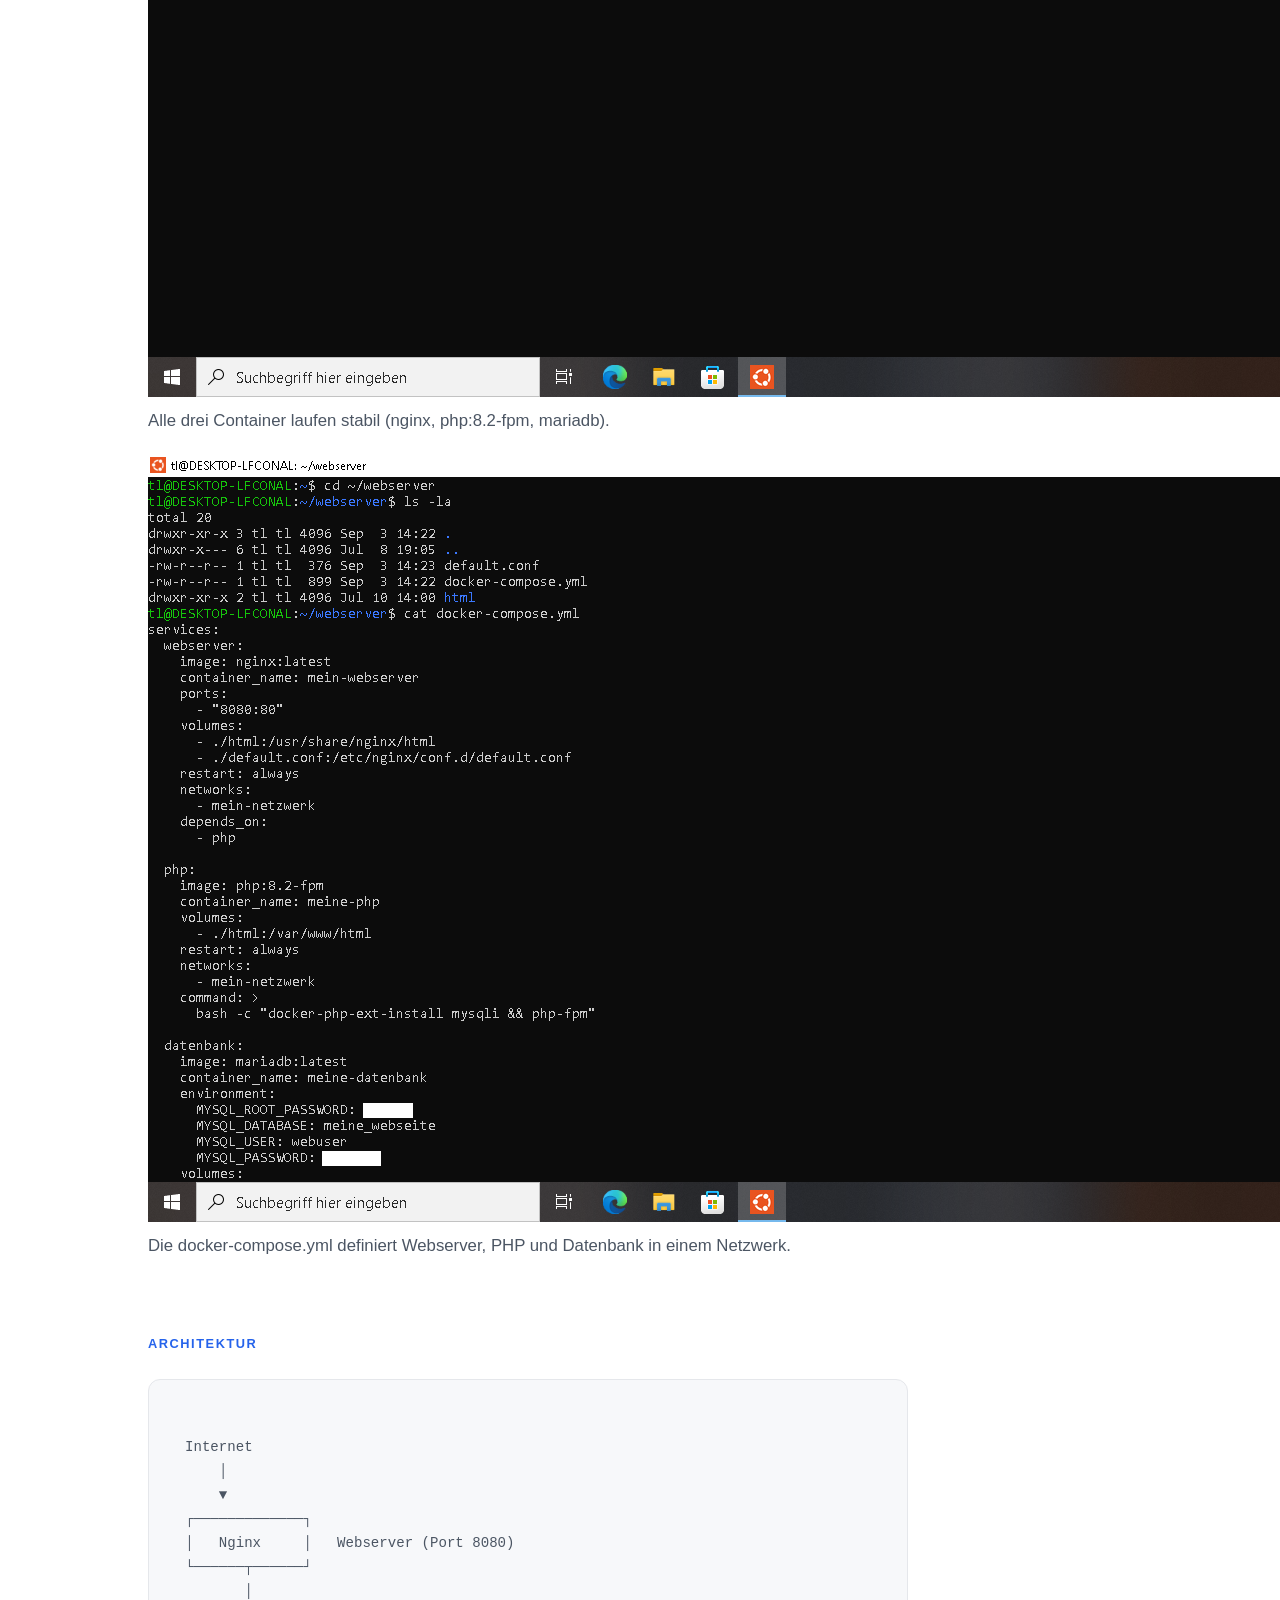
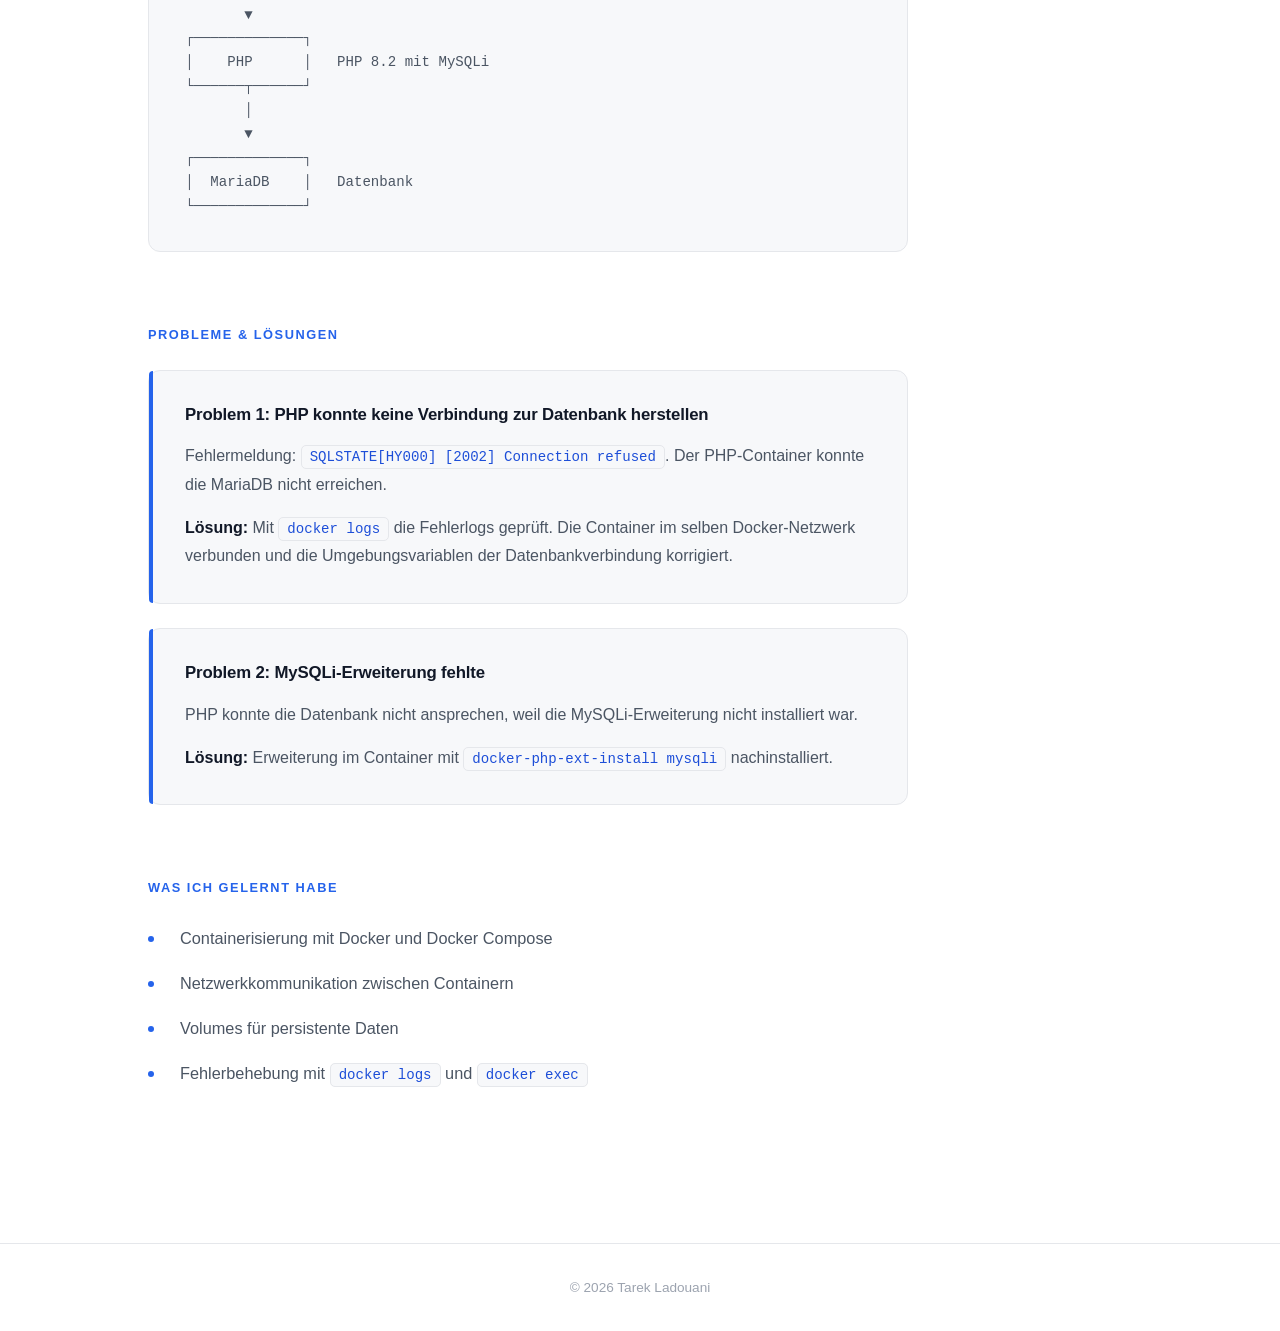
==== commit a916f484: "Update docker.html" ====
--- a/projects/docker.html
+++ b/projects/docker.html
@@ -62,8 +62,27 @@
             </div>
 
             <div class="detail-section">
+    <h2>Einblick ins System</h2>
+    <p>
+        Hier sieht man die laufenden Container und die Konfiguration:
+    </p>
+    <img src="../assets/docker-ps.png" 
+         alt="Laufende Docker-Container: nginx, php, mariadb" 
+         class="project-image" />
+    <p class="image-caption">
+        Alle drei Container laufen stabil (nginx, php:8.2-fpm, mariadb).
+    </p>
+    <img src="../assets/docker-compose.png" 
+         alt="Auszug aus der docker-compose.yml" 
+         class="project-image" />
+    <p class="image-caption">
+        Die docker-compose.yml definiert Webserver, PHP und Datenbank in einem Netzwerk.
+    </p>
+</div>
+            <div class="detail-section">
                 <h2>Architektur</h2>
                 <pre class="architecture">
+                    
 Internet
     │
     ▼
--- a/style.css
+++ b/style.css
@@ -196,35 +196,81 @@
     font-weight: 600;
 }
 
-/* ---------- Skills ---------- */
+/* ---------- Skills (Tiers) ---------- */
+.skill-tier {
+    margin-bottom: 56px;
+}
+
+.skill-tier:last-child {
+    margin-bottom: 0;
+}
+
+.tier-title {
+    margin-bottom: 8px;
+}
+
+.tier-badge {
+    display: inline-block;
+    font-size: 0.78rem;
+    font-weight: 700;
+    letter-spacing: 0.06em;
+    text-transform: uppercase;
+    padding: 6px 14px;
+    border-radius: 100px;
+}
+
+.tier-primary {
+    background: var(--accent-soft);
+    color: var(--accent);
+}
+
+.tier-secondary {
+    background: #f1f5f9;
+    color: #64748b;
+}
+
+.tier-neutral {
+    background: #f1f5f9;
+    color: #64748b;
+}
+
+.tier-desc {
+    font-size: 0.92rem;
+    color: var(--text-soft);
+    margin-bottom: 20px;
+}
+
 .skills-grid {
     display: grid;
-    grid-template-columns: repeat(auto-fit, minmax(280px, 1fr));
-    gap: 0;
-    border: 1px solid var(--border);
-    border-radius: var(--radius);
-    overflow: hidden;
-    background: var(--border);
+    grid-template-columns: repeat(auto-fit, minmax(240px, 1fr));
+    gap: 16px;
 }
 
 .skill-card {
-    background: var(--bg);
-    padding: 28px 32px;
-}
-
-.skill-card h3 {
-    font-size: 0.78rem;
-    font-weight: 600;
-    color: var(--text-muted);
-    text-transform: uppercase;
-    letter-spacing: 0.1em;
-    margin-bottom: 8px;
+    background: var(--bg-soft);
+    border: 1px solid var(--border);
+    border-radius: 10px;
+    padding: 20px 22px;
+    transition: all 0.2s;
+}
+
+.skill-card:hover {
+    background: #fff;
+    border-color: var(--accent);
+    box-shadow: var(--shadow-sm);
+}
+
+.skill-card h4 {
+    font-size: 0.95rem;
+    font-weight: 700;
+    color: var(--text);
+    margin-bottom: 6px;
+    letter-spacing: -0.01em;
 }
 
 .skill-card p {
-    font-size: 0.98rem;
-    color: var(--text);
-    font-weight: 500;
+    font-size: 0.85rem;
+    color: var(--text-soft);
     line-height: 1.5;
     margin: 0;
 }
@@ -417,3 +463,395 @@
         padding: 24px;
     }
 }
+/* ---------- Projekt-Detailseiten ---------- */
+.project-detail {
+    padding: 80px 0 140px;
+}
+
+/* Zurück-Link */
+.back-link {
+    display: inline-flex;
+    align-items: center;
+    gap: 8px;
+    font-size: 0.9rem;
+    font-weight: 500;
+    color: var(--text-soft);
+    text-decoration: none;
+    margin-bottom: 64px;
+    padding: 8px 16px;
+    border-radius: 8px;
+    transition: all 0.15s;
+}
+
+.back-link:hover {
+    color: var(--accent);
+    background: var(--bg-soft);
+}
+
+/* Projekt-Kopf */
+.project-detail .project-number {
+    display: block;
+    font-size: 0.8rem;
+    font-weight: 700;
+    color: var(--accent);
+    letter-spacing: 0.15em;
+    margin-bottom: 16px;
+}
+
+.project-detail h1 {
+    font-size: 3rem;
+    font-weight: 800;
+    letter-spacing: -0.035em;
+    line-height: 1.1;
+    margin-bottom: 24px;
+    color: var(--text);
+    max-width: 800px;
+}
+
+.project-lead {
+    font-size: 1.2rem;
+    color: var(--text-soft);
+    max-width: 680px;
+    line-height: 1.7;
+    margin-bottom: 32px;
+}
+
+.project-detail .project-tags {
+    display: flex;
+    flex-wrap: wrap;
+    gap: 8px;
+    margin-bottom: 80px;
+}
+
+.project-detail .project-tags span {
+    font-size: 0.78rem;
+    font-weight: 600;
+    color: var(--text-soft);
+    background: var(--bg-soft);
+    border: 1px solid var(--border);
+    padding: 6px 14px;
+    border-radius: 8px;
+}
+
+/* Detail-Sektionen */
+.detail-section {
+    max-width: 760px;
+    margin-bottom: 72px;
+    padding-bottom: 0;
+}
+
+.detail-section:last-child {
+    margin-bottom: 0;
+}
+
+.detail-section h2 {
+    font-size: 0.8rem;
+    font-weight: 700;
+    color: var(--accent);
+    text-transform: uppercase;
+    letter-spacing: 0.12em;
+    margin-bottom: 24px;
+    padding-bottom: 0;
+    position: relative;
+}
+
+.detail-section h2::after {
+    display: none;
+}
+
+.detail-section p {
+    font-size: 1.05rem;
+    color: var(--text-soft);
+    line-height: 1.85;
+    margin-bottom: 18px;
+}
+
+.detail-section p:last-child {
+    margin-bottom: 0;
+}
+
+.detail-section ul,
+.detail-section ol {
+    padding-left: 0;
+    list-style: none;
+    color: var(--text-soft);
+    font-size: 1.02rem;
+    line-height: 1.9;
+}
+
+.detail-section ul li,
+.detail-section ol li {
+    position: relative;
+    padding-left: 32px;
+    margin-bottom: 14px;
+}
+
+.detail-section ul li::before {
+    content: '';
+    position: absolute;
+    left: 0;
+    top: 13px;
+    width: 6px;
+    height: 6px;
+    background: var(--accent);
+    border-radius: 50%;
+}
+
+.detail-section ol {
+    counter-reset: step;
+}
+
+.detail-section ol li {
+    counter-increment: step;
+    padding-left: 44px;
+}
+
+.detail-section ol li::before {
+    content: counter(step, decimal-leading-zero);
+    position: absolute;
+    left: 0;
+    top: 0;
+    font-size: 0.75rem;
+    font-weight: 700;
+    color: var(--accent);
+    font-family: 'JetBrains Mono', monospace;
+    letter-spacing: 0.05em;
+}
+
+.detail-section strong {
+    color: var(--text);
+    font-weight: 600;
+}
+
+.detail-section code {
+    background: var(--bg-soft);
+    padding: 3px 8px;
+    border-radius: 5px;
+    font-family: 'JetBrains Mono', monospace;
+    font-size: 0.88rem;
+    color: var(--accent-dark);
+    border: 1px solid var(--border);
+    white-space: nowrap;
+}
+
+/* Architektur-Block */
+.architecture {
+    background: var(--bg-soft);
+    border: 1px solid var(--border);
+    border-radius: 12px;
+    padding: 32px 36px;
+    font-family: 'JetBrains Mono', monospace;
+    font-size: 0.88rem;
+    color: var(--text-soft);
+    line-height: 1.7;
+    overflow-x: auto;
+    white-space: pre;
+    margin-top: 8px;
+}
+
+/* Problem-Blöcke */
+.problem-block {
+    background: var(--bg-soft);
+    border: 1px solid var(--border);
+    border-radius: 12px;
+    padding: 32px 36px;
+    margin-bottom: 24px;
+    position: relative;
+}
+
+.problem-block:last-child {
+    margin-bottom: 0;
+}
+
+.problem-block::before {
+    content: '';
+    position: absolute;
+    top: 0;
+    left: 0;
+    width: 4px;
+    height: 100%;
+    background: var(--accent);
+    border-radius: 12px 0 0 12px;
+}
+
+.problem-block h3 {
+    font-size: 1.05rem;
+    font-weight: 700;
+    color: var(--text);
+    margin-bottom: 16px;
+    letter-spacing: -0.01em;
+    line-height: 1.4;
+}
+
+.problem-block p {
+    font-size: 1rem;
+    line-height: 1.8;
+    margin-bottom: 14px;
+}
+
+.problem-block p:last-child {
+    margin-bottom: 0;
+}
+
+.problem-block strong {
+    color: var(--text);
+    font-weight: 600;
+}
+
+/* Responsive Detailseiten */
+@media (max-width: 720px) {
+    .project-detail {
+        padding: 40px 0 80px;
+    }
+
+    .back-link {
+        margin-bottom: 40px;
+    }
+
+    .project-detail h1 {
+        font-size: 2rem;
+        margin-bottom: 18px;
+    }
+
+    .project-lead {
+        font-size: 1.05rem;
+        margin-bottom: 24px;
+    }
+
+    .project-detail .project-tags {
+        margin-bottom: 56px;
+    }
+
+    .detail-section {
+        margin-bottom: 52px;
+    }
+
+    .detail-section h2 {
+        margin-bottom: 18px;
+    }
+
+    .detail-section p {
+        font-size: 1rem;
+    }
+
+    .detail-section ul li,
+    .detail-section ol li {
+        font-size: 0.98rem;
+    }
+
+    .architecture {
+        padding: 20px 22px;
+        font-size: 0.78rem;
+    }
+
+    .problem-block {
+        padding: 24px 26px;
+    }
+
+    .problem-block h3 {
+        font-size: 1rem;
+    }
+}
+/* ---------- Downloads ---------- */
+.downloads-grid {
+    display: grid;
+    grid-template-columns: repeat(auto-fit, minmax(320px, 1fr));
+    gap: 20px;
+}
+
+.download-card {
+    display: flex;
+    align-items: center;
+    gap: 20px;
+    background: var(--bg-soft);
+    border: 1px solid var(--border);
+    border-radius: 12px;
+    padding: 24px 28px;
+    text-decoration: none;
+    transition: all 0.2s;
+    position: relative;
+}
+
+.download-card:hover {
+    background: #fff;
+    border-color: var(--accent);
+    transform: translateY(-2px);
+    box-shadow: var(--shadow-md);
+}
+
+.download-icon {
+    font-size: 1.6rem;
+    width: 52px;
+    height: 52px;
+    display: flex;
+    align-items: center;
+    justify-content: center;
+    background: #fff;
+    border: 1px solid var(--border);
+    border-radius: 10px;
+    flex-shrink: 0;
+    transition: all 0.2s;
+}
+
+.download-card:hover .download-icon {
+    background: var(--accent-soft);
+    border-color: var(--accent);
+}
+
+.download-content {
+    flex-grow: 1;
+    min-width: 0;
+}
+
+.download-content h3 {
+    font-size: 1rem;
+    font-weight: 700;
+    color: var(--text);
+    margin-bottom: 4px;
+    letter-spacing: -0.01em;
+}
+
+.download-content p {
+    font-size: 0.85rem;
+    color: var(--text-soft);
+    margin: 0;
+    line-height: 1.5;
+}
+
+.download-action {
+    font-size: 1.2rem;
+    color: var(--accent);
+    font-weight: 700;
+    flex-shrink: 0;
+    transition: transform 0.2s;
+}
+
+.download-card:hover .download-action {
+    transform: translateY(3px);
+}
+
+@media (max-width: 720px) {
+    .downloads-grid {
+        grid-template-columns: 1fr;
+        gap: 14px;
+    }
+
+    .download-card {
+        padding: 20px 22px;
+        gap: 16px;
+    }
+
+    .download-icon {
+        width: 44px;
+        height: 44px;
+        font-size: 1.3rem;
+    }
+
+    .download-content h3 {
+        font-size: 0.95rem;
+    }
+
+    .download-content p {
+        font-size: 0.8rem;
+    }
+}
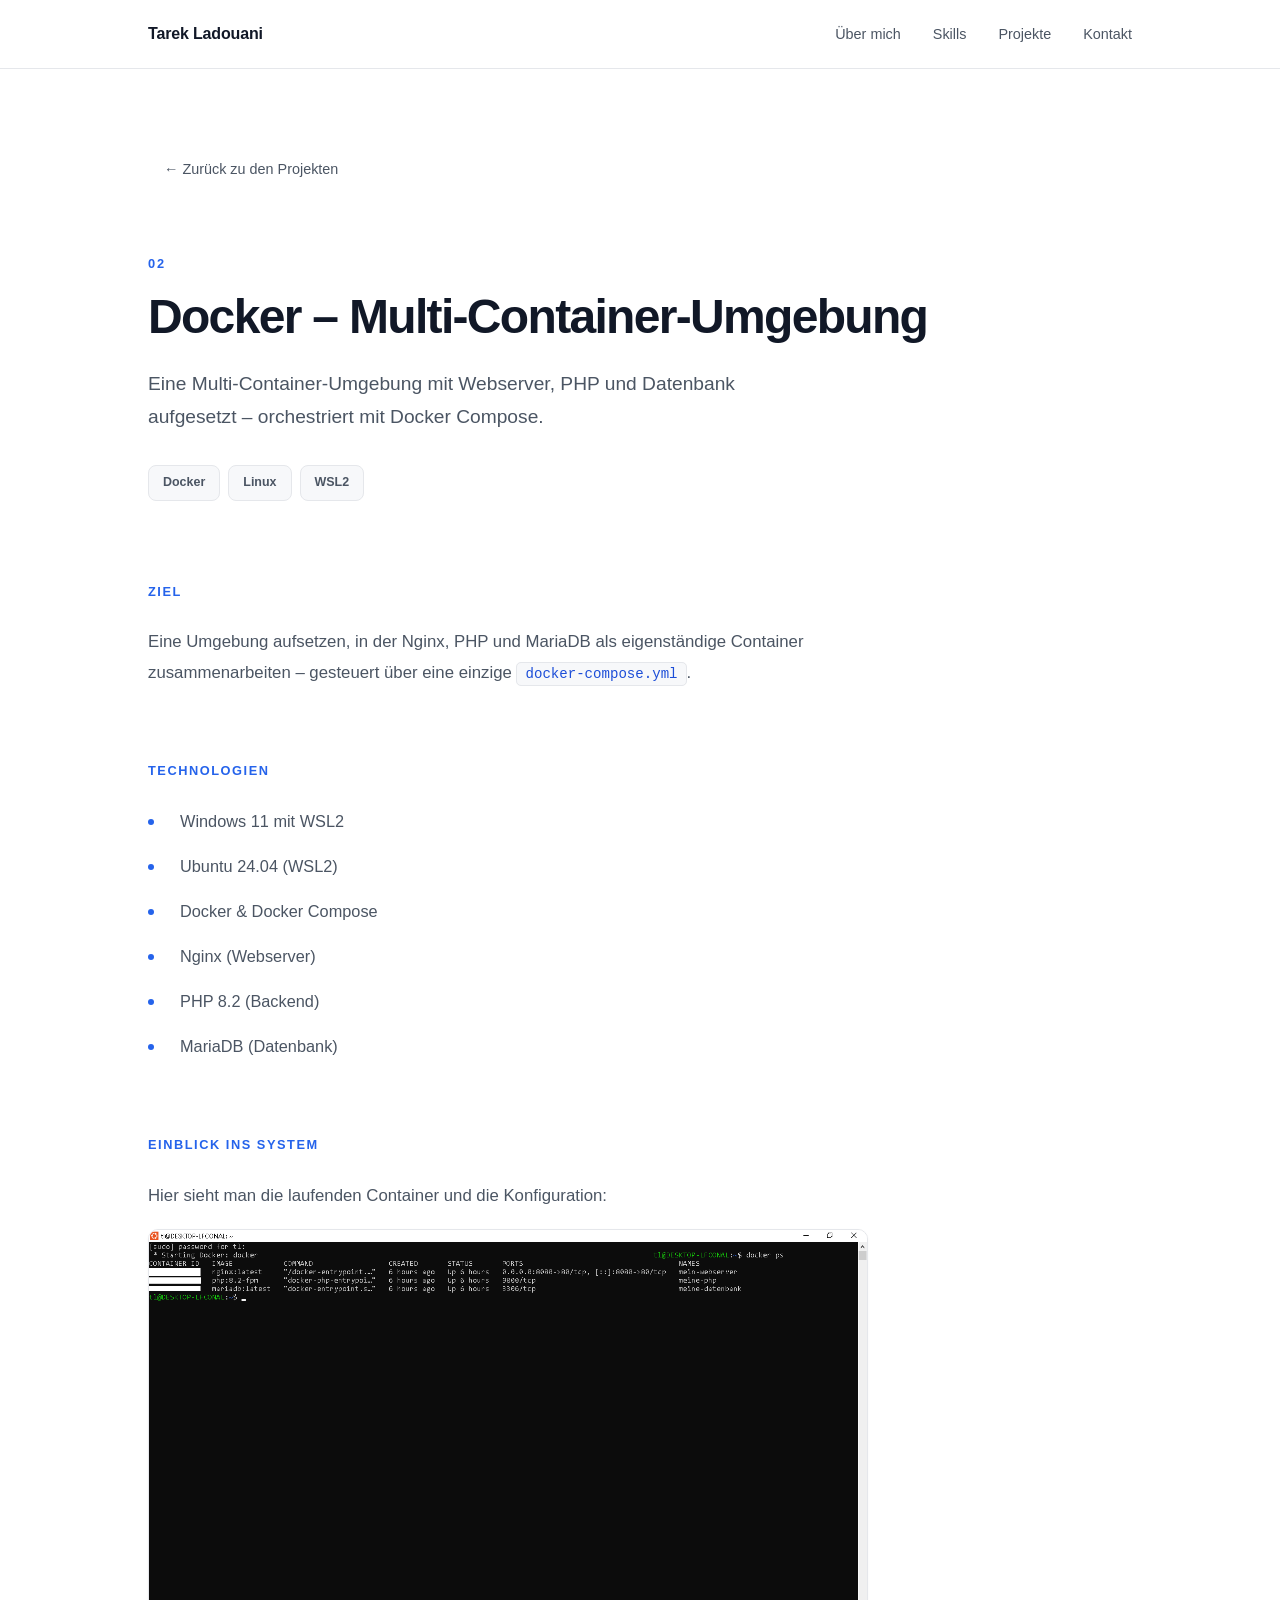
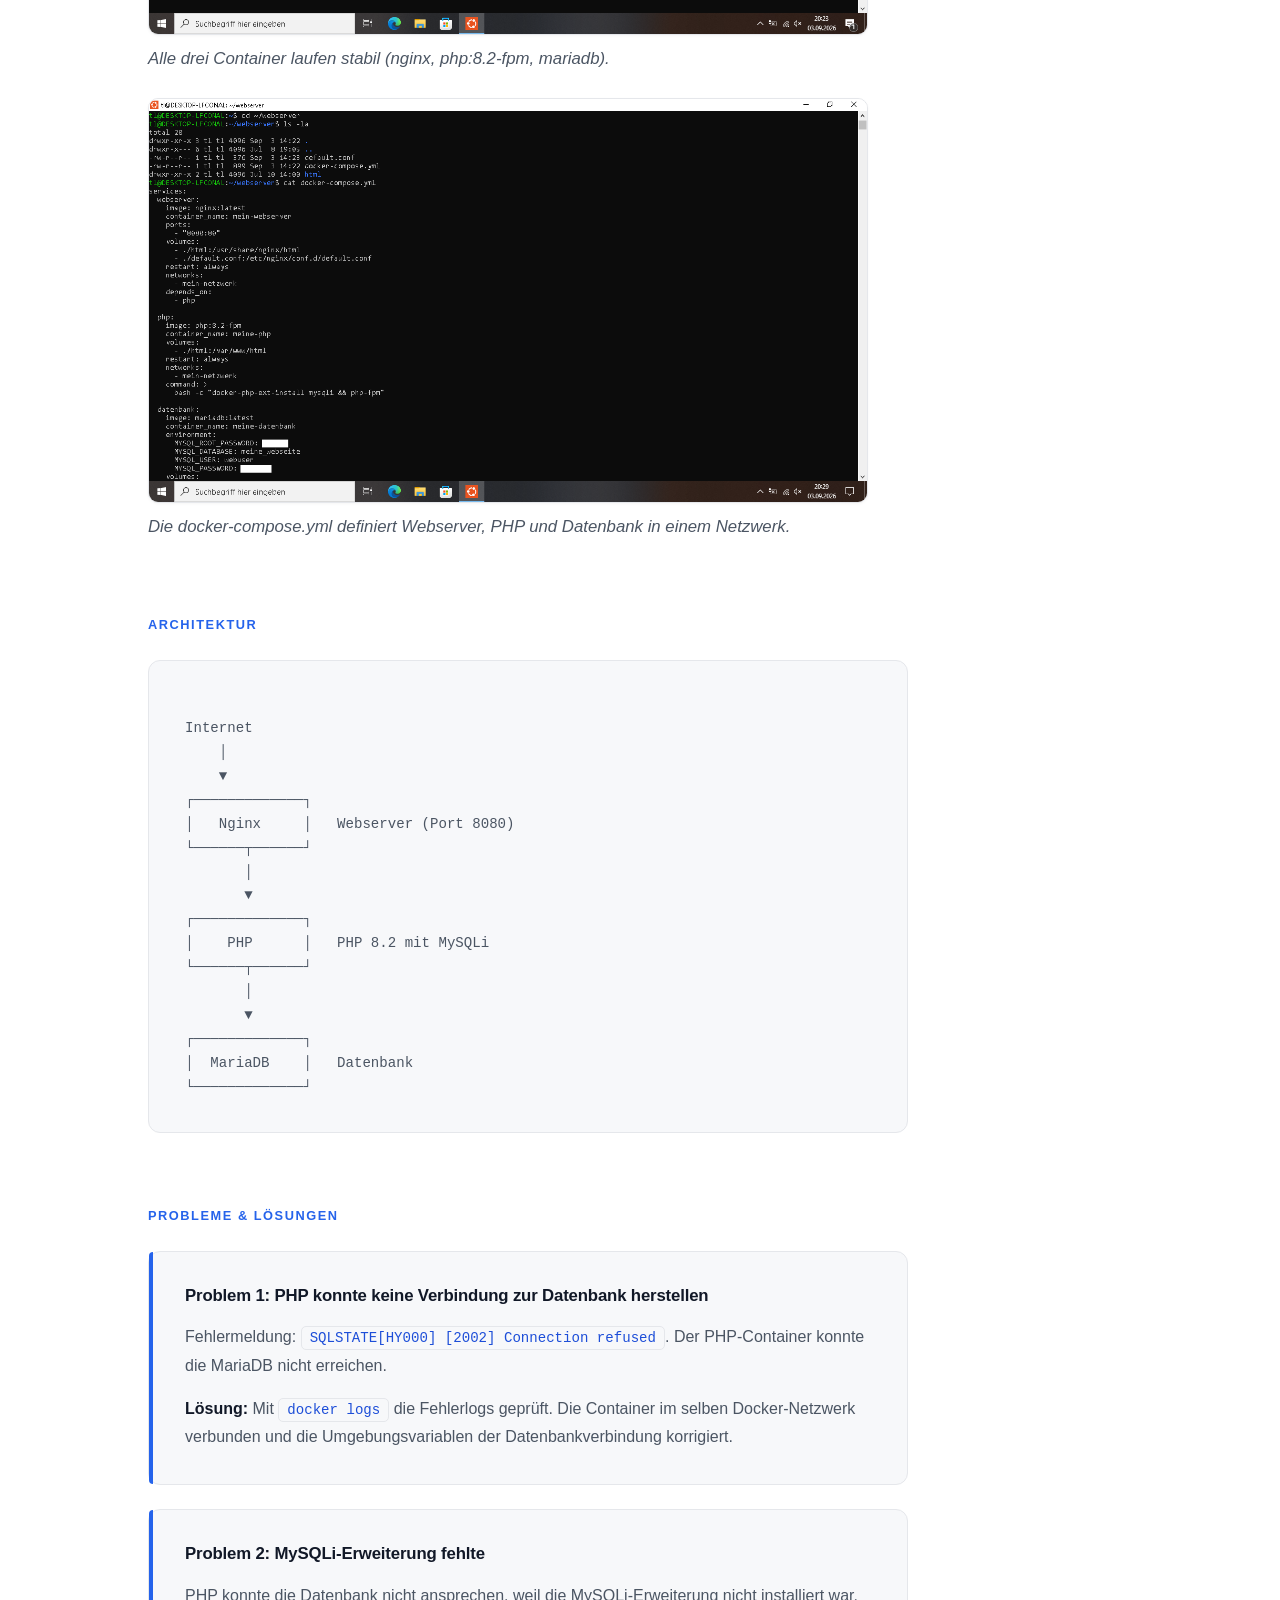
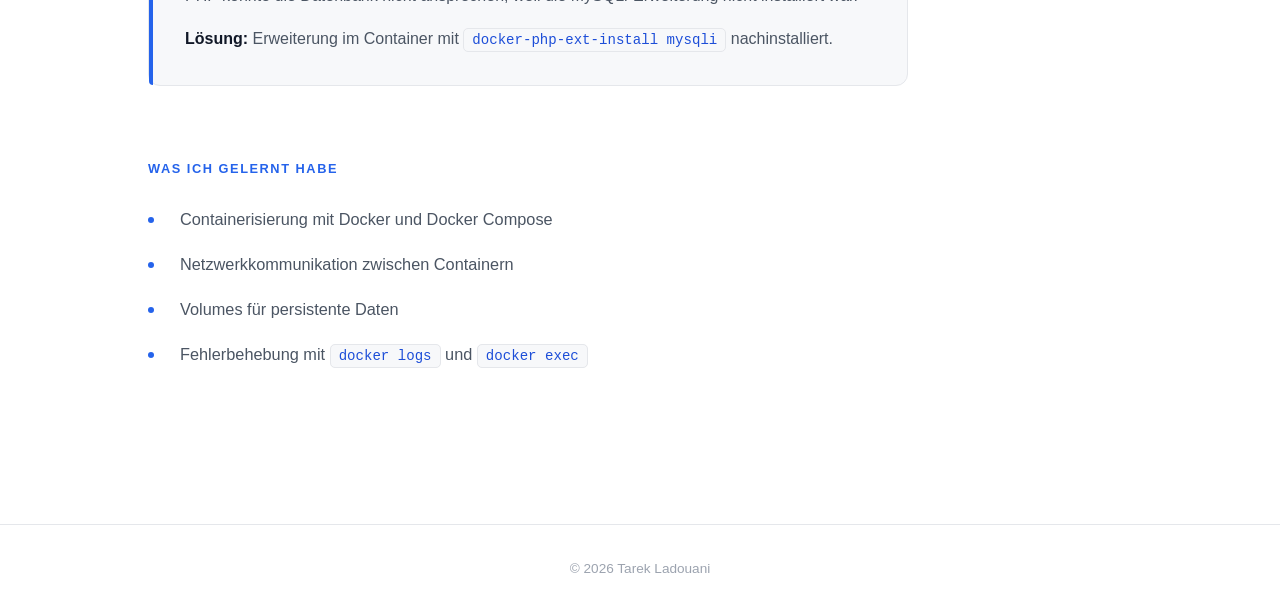
==== commit 9af0d1ab: "Update docker.html" ====
--- a/projects/docker.html
+++ b/projects/docker.html
@@ -150,5 +150,8 @@
     </footer>
 
     <script src="../script.js"></script>
+    <!-- GoatCounter Tracking -->
+    <script data-goatcounter="https://tarekladouani.goatcounter.com/count"
+        async src="//gc.zgo.at/count.js"></script>
 </body>
 </html>
--- a/style.css
+++ b/style.css
@@ -855,3 +855,32 @@
         font-size: 0.8rem;
     }
 }
+/* ---------- Bilder in Projekten ---------- */
+.project-image {
+    width: 100%;
+    max-width: 720px;
+    border-radius: 10px;
+    border: 1px solid var(--border);
+    margin: 16px 0 8px;
+    display: block;
+    box-shadow: var(--shadow-sm);
+}
+
+.image-caption {
+    font-size: 0.85rem;
+    color: var(--text-muted);
+    font-style: italic;
+    margin-bottom: 24px !important;
+    line-height: 1.5;
+}
+
+.project-thumb {
+    width: 100%;
+    height: 160px;
+    object-fit: cover;
+    object-position: top;
+    border-radius: 8px;
+    margin-bottom: 20px;
+    border: 1px solid var(--border);
+    background: #1a1a1a;
+}
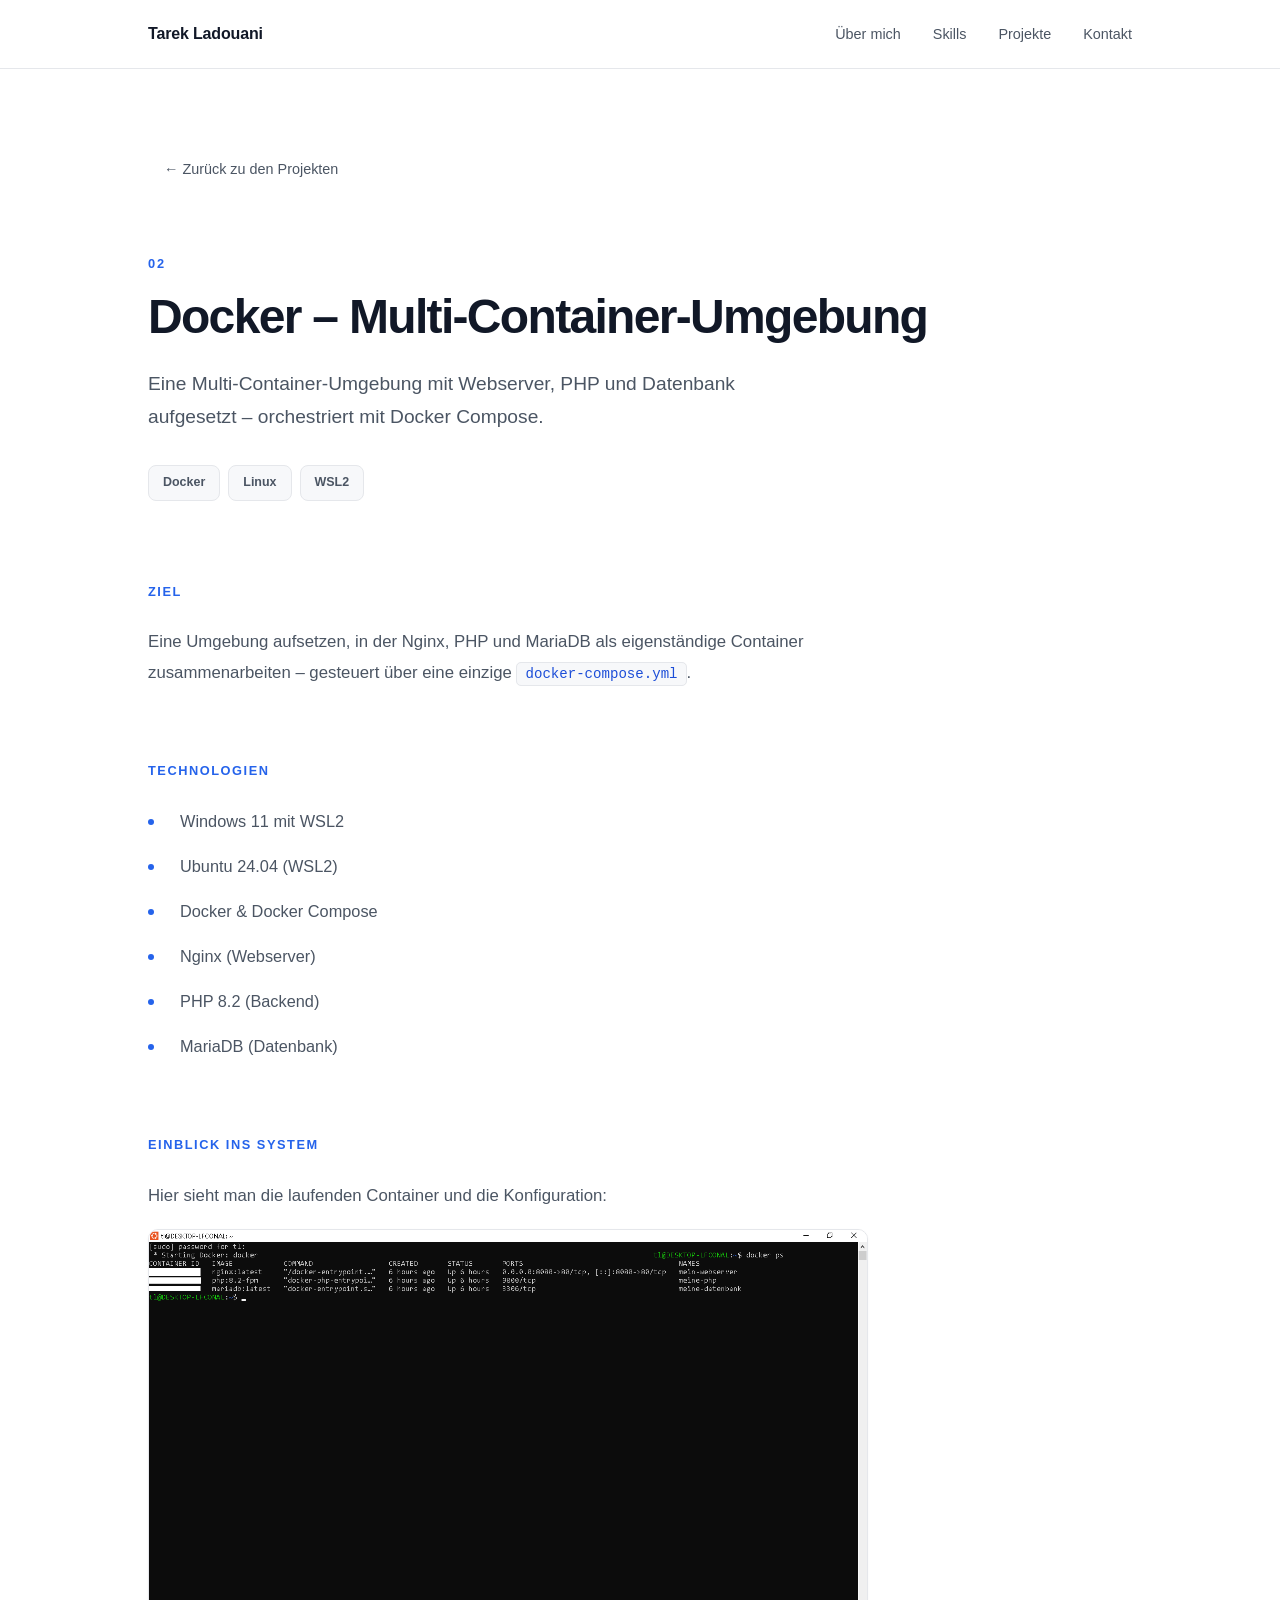
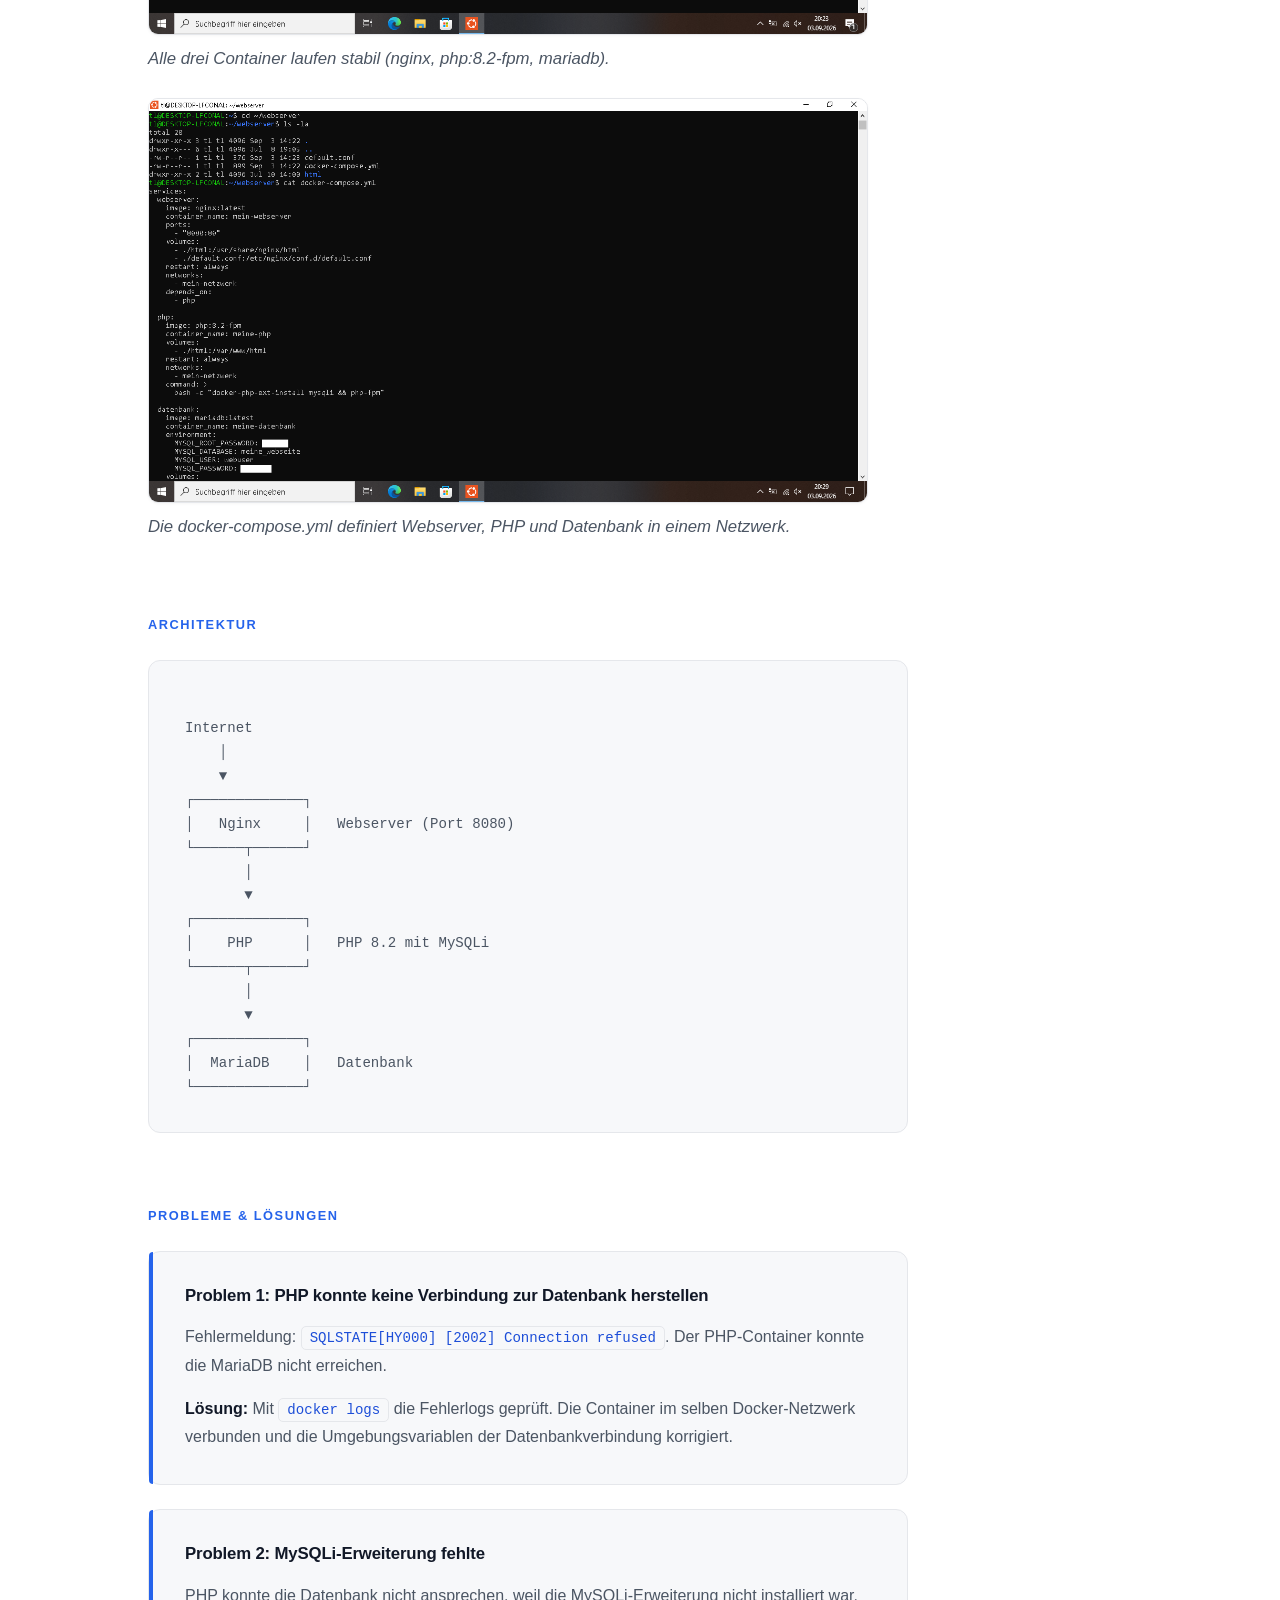
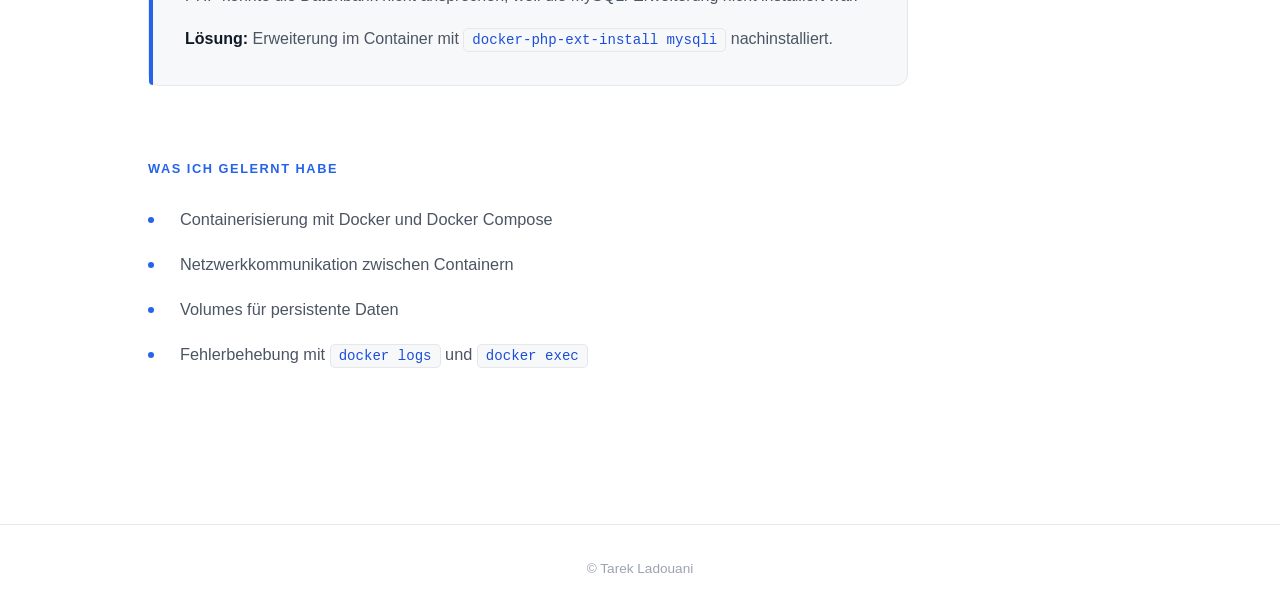
==== commit 6681def6: "Update docker.html" ====
--- a/projects/docker.html
+++ b/projects/docker.html
@@ -145,7 +145,7 @@
 
     <footer>
         <div class="container">
-            <p>© 2026 Tarek Ladouani</p>
+           <p>© <span id="year"></span> Tarek Ladouani</p>
         </div>
     </footer>
 
